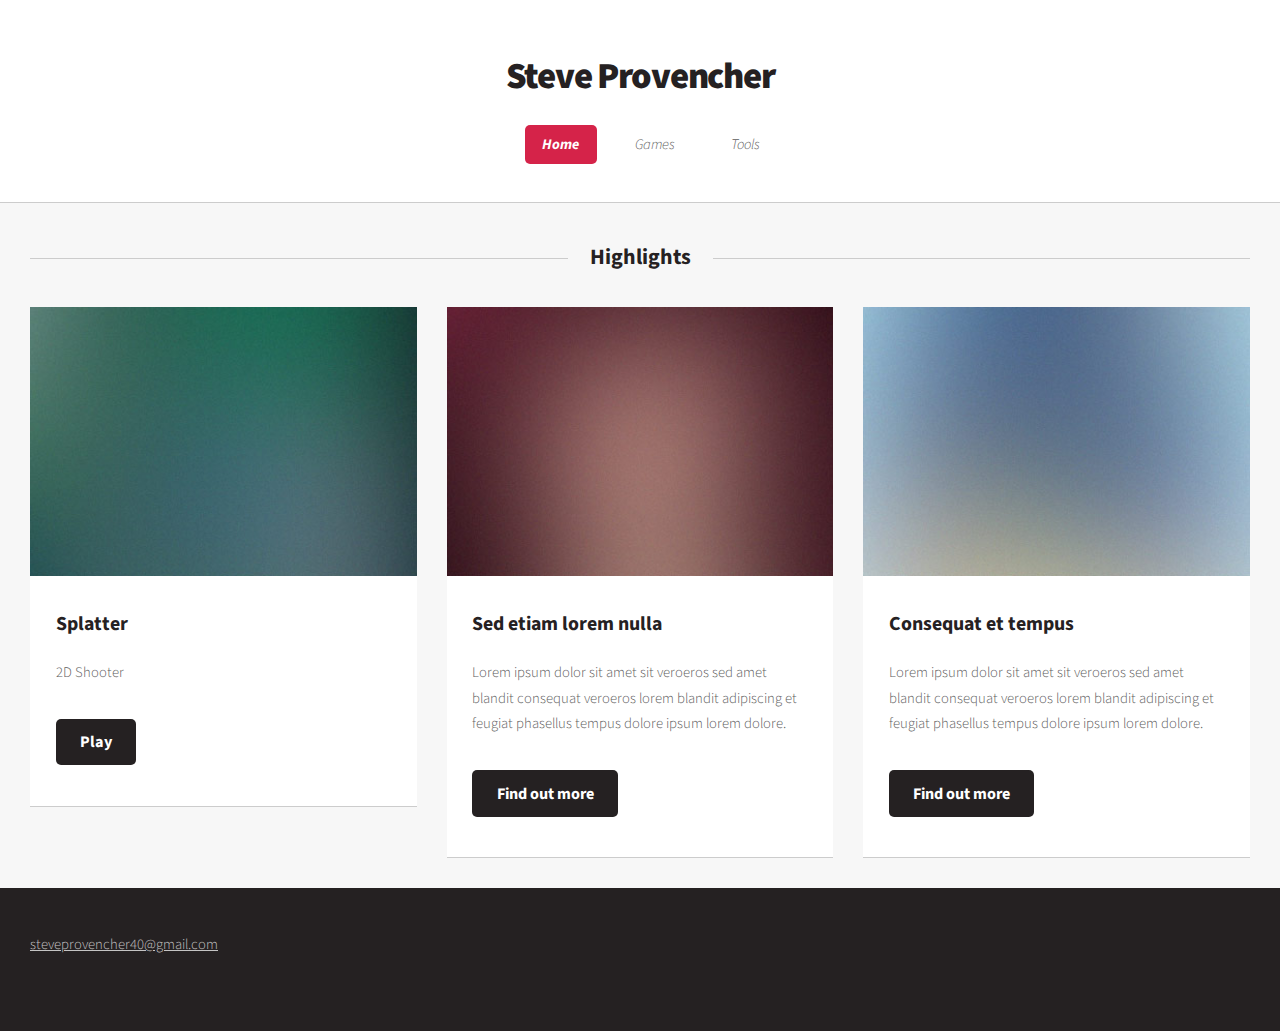
==== index.html @ fa9dab40 "Add files via upload" ====
<html>
	<head>
		<title>Steve Provencher</title>
		<meta charset="utf-8" />
		<meta name="viewport" content="width=device-width, initial-scale=1, user-scalable=no" />
		<link rel="stylesheet" href="assets/css/main.css" />
	</head>
	<body class="homepage is-preload">
		<div id="page-wrapper">

			<!-- Header -->
				<section id="header">

					<!-- Logo -->
						<h1><a href="index.html">Steve Provencher</a></h1>

					<!-- Nav -->
						<nav id="nav">
							<ul>
								<li class="current"><a href="index.html">Home</a></li>
								<li><a href="no-sidebar.html">Games</a></li>							
								<li><a href="no-sidebar.html">Tools</a></li>
							</ul>
						</nav>
				</section>

			<!-- Main -->
				<section id="main">
					<div class="container">
						<div class="row">
							<div class="col-12">

								<!-- Portfolio -->
									<section>
										<header class="major">
											<h2>Highlights</h2>
										</header>
										<div class="row">
											<div class="col-4 col-6-medium col-12-small">
												<section class="box">
													<a href="#" class="image featured"><img src="images/pic02.jpg" alt="" /></a>
													<header>
														<h3>Splatter</h3>
													</header>
													<p>2D Shooter</p>
													<footer>
														<ul class="actions">
															<li><a href="./Splatter" class="button alt">Play</a></li>
														</ul>
													</footer>
												</section>
											</div>
											<div class="col-4 col-6-medium col-12-small">
												<section class="box">
													<a href="#" class="image featured"><img src="images/pic03.jpg" alt="" /></a>
													<header>
														<h3>Sed etiam lorem nulla</h3>
													</header>
													<p>Lorem ipsum dolor sit amet sit veroeros sed amet blandit consequat veroeros lorem blandit adipiscing et feugiat phasellus tempus dolore ipsum lorem dolore.</p>
													<footer>
														<ul class="actions">
															<li><a href="#" class="button alt">Find out more</a></li>
														</ul>
													</footer>
												</section>
											</div>
											<div class="col-4 col-6-medium col-12-small">
												<section class="box">
													<a href="#" class="image featured"><img src="images/pic04.jpg" alt="" /></a>
													<header>
														<h3>Consequat et tempus</h3>
													</header>
													<p>Lorem ipsum dolor sit amet sit veroeros sed amet blandit consequat veroeros lorem blandit adipiscing et feugiat phasellus tempus dolore ipsum lorem dolore.</p>
													<footer>
														<ul class="actions">
															<li><a href="#" class="button alt">Find out more</a></li>
														</ul>
													</footer>
												</section>
											</div>
										</div>
									</section>

							</div>
					</div>
				</section>

			<!-- Footer -->
				<section id="footer">
					<div class="container">
								
											<p><a href="#">steveprovencher40@gmail.com</a></p>
										
							</div>
				</section>

		</div>

		<!-- Scripts -->
			<script src="assets/js/jquery.min.js"></script>
			<script src="assets/js/jquery.dropotron.min.js"></script>
			<script src="assets/js/browser.min.js"></script>
			<script src="assets/js/breakpoints.min.js"></script>
			<script src="assets/js/util.js"></script>
			<script src="assets/js/main.js"></script>

	</body>
</html>
---- assets/css/main.css ----
@import url("fontawesome-all.min.css");
@import url("https://fonts.googleapis.com/css?family=Source+Sans+Pro:300,400,700,900,300italic");

/*
	Dopetrope by HTML5 UP
	html5up.net | @ajlkn
	Free for personal and commercial use under the CCA 3.0 license (html5up.net/license)
*/

html, body, div, span, applet, object,
iframe, h1, h2, h3, h4, h5, h6, p, blockquote,
pre, a, abbr, acronym, address, big, cite,
code, del, dfn, em, img, ins, kbd, q, s, samp,
small, strike, strong, sub, sup, tt, var, b,
u, i, center, dl, dt, dd, ol, ul, li, fieldset,
form, label, legend, table, caption, tbody,
tfoot, thead, tr, th, td, article, aside,
canvas, details, embed, figure, figcaption,
footer, header, hgroup, menu, nav, output, ruby,
section, summary, time, mark, audio, video {
	margin: 0;
	padding: 0;
	border: 0;
	font-size: 100%;
	font: inherit;
	vertical-align: baseline;}

article, aside, details, figcaption, figure,
footer, header, hgroup, menu, nav, section {
	display: block;}

body {
	line-height: 1;
}

ol, ul {
	list-style: none;
}

blockquote, q {
	quotes: none;
}

	blockquote:before, blockquote:after, q:before, q:after {
		content: '';
		content: none;
	}

table {
	border-collapse: collapse;
	border-spacing: 0;
}

body {
	-webkit-text-size-adjust: none;
}

mark {
	background-color: transparent;
	color: inherit;
}

input::-moz-focus-inner {
	border: 0;
	padding: 0;
}

input, select, textarea {
	-moz-appearance: none;
	-webkit-appearance: none;
	-ms-appearance: none;
	appearance: none;
}

/* Basic */

	html {
		box-sizing: border-box;
	}

	*, *:before, *:after {
		box-sizing: inherit;
	}

	body {
		background: #252122;
		background-image: url("images/bg02.png");
	}

		body.is-preload *, body.is-preload *:before, body.is-preload *:after {
			-moz-animation: none !important;
			-webkit-animation: none !important;
			-ms-animation: none !important;
			animation: none !important;
			-moz-transition: none !important;
			-webkit-transition: none !important;
			-ms-transition: none !important;
			transition: none !important;
		}

	body, input, textarea, select {
		font-family: 'Source Sans Pro';
		font-weight: 300;
		color: #5d5d5d;
		font-size: 14pt;
		line-height: 1.75em;
	}

	strong, b {
		color: #252122;
		font-weight: 400;
	}

	i, em {
		font-style: italic;
	}

	sub {
		position: relative;
		top: 0.5em;
		font-size: 0.8em;
	}

	sup {
		position: relative;
		top: -0.5em;
		font-size: 0.8em;
	}

	blockquote {
		border-left: solid 0.75em #dddddd;
		padding: 1em 0 1em 1.5em;
		font-style: italic;
	}

	h1, h2, h3, h4, h5, h6 {
		color: #252122;
		font-weight: 700;
	}

	h1 a, h2 a, h3 a, h4 a, h5 a, h6 a {
		color: inherit;
		text-decoration: none;
	}

	h2 {
		font-size: 1.5em;
	}

	h3 {
		font-size: 1.35em;
	}

	a {
		color: #d52349;
		text-decoration: underline;
	}

		a:hover {
			text-decoration: none;
		}

	br.clear {
		clear: both;
	}

	hr {
		border: 0;
		border-top: solid 1px #dddddd;
		height: 1px;
		margin: 2em 0 2em 0;
	}

	p, ul, ol, dl, table {
		margin-bottom: 2em;
	}

/* Container */

	.container {
		margin: 0 auto;
		max-width: 100%;
		width: 70em;
	}

		@media screen and (max-width: 1680px) {

			.container {
				width: 70em;
			}

		}

		@media screen and (max-width: 1280px) {

			.container {
				width: calc(100% - 60px);
			}

		}

		@media screen and (max-width: 980px) {

			.container {
				width: calc(100% - 80px);
			}

		}

		@media screen and (max-width: 736px) {

			.container {
				width: calc(100% - 40px);
			}

		}

/* Row */

	.row {
		display: flex;
		flex-wrap: wrap;
		box-sizing: border-box;
		align-items: stretch;
	}

		.row > * {
			box-sizing: border-box;
		}

		.row.gtr-uniform > * > :last-child {
			margin-bottom: 0;
		}

		.row.aln-left {
			justify-content: flex-start;
		}

		.row.aln-center {
			justify-content: center;
		}

		.row.aln-right {
			justify-content: flex-end;
		}

		.row.aln-top {
			align-items: flex-start;
		}

		.row.aln-middle {
			align-items: center;
		}

		.row.aln-bottom {
			align-items: flex-end;
		}

		.row > .imp {
			order: -1;
		}

		.row > .col-1 {
			width: 8.33333%;
		}

		.row > .off-1 {
			margin-left: 8.33333%;
		}

		.row > .col-2 {
			width: 16.66667%;
		}

		.row > .off-2 {
			margin-left: 16.66667%;
		}

		.row > .col-3 {
			width: 25%;
		}

		.row > .off-3 {
			margin-left: 25%;
		}

		.row > .col-4 {
			width: 33.33333%;
		}

		.row > .off-4 {
			margin-left: 33.33333%;
		}

		.row > .col-5 {
			width: 41.66667%;
		}

		.row > .off-5 {
			margin-left: 41.66667%;
		}

		.row > .col-6 {
			width: 50%;
		}

		.row > .off-6 {
			margin-left: 50%;
		}

		.row > .col-7 {
			width: 58.33333%;
		}

		.row > .off-7 {
			margin-left: 58.33333%;
		}

		.row > .col-8 {
			width: 66.66667%;
		}

		.row > .off-8 {
			margin-left: 66.66667%;
		}

		.row > .col-9 {
			width: 75%;
		}

		.row > .off-9 {
			margin-left: 75%;
		}

		.row > .col-10 {
			width: 83.33333%;
		}

		.row > .off-10 {
			margin-left: 83.33333%;
		}

		.row > .col-11 {
			width: 91.66667%;
		}

		.row > .off-11 {
			margin-left: 91.66667%;
		}

		.row > .col-12 {
			width: 100%;
		}

		.row > .off-12 {
			margin-left: 100%;
		}

		.row.gtr-0 {
			margin-top: 0px;
			margin-left: 0px;
		}

			.row.gtr-0 > * {
				padding: 0px 0 0 0px;
			}

			.row.gtr-0.gtr-uniform {
				margin-top: 0px;
			}

				.row.gtr-0.gtr-uniform > * {
					padding-top: 0px;
				}

		.row.gtr-25 {
			margin-top: -12.5px;
			margin-left: -12.5px;
		}

			.row.gtr-25 > * {
				padding: 12.5px 0 0 12.5px;
			}

			.row.gtr-25.gtr-uniform {
				margin-top: -12.5px;
			}

				.row.gtr-25.gtr-uniform > * {
					padding-top: 12.5px;
				}

		.row.gtr-50 {
			margin-top: -25px;
			margin-left: -25px;
		}

			.row.gtr-50 > * {
				padding: 25px 0 0 25px;
			}

			.row.gtr-50.gtr-uniform {
				margin-top: -25px;
			}

				.row.gtr-50.gtr-uniform > * {
					padding-top: 25px;
				}

		.row {
			margin-top: -50px;
			margin-left: -50px;
		}

			.row > * {
				padding: 50px 0 0 50px;
			}

			.row.gtr-uniform {
				margin-top: -50px;
			}

				.row.gtr-uniform > * {
					padding-top: 50px;
				}

		.row.gtr-150 {
			margin-top: -75px;
			margin-left: -75px;
		}

			.row.gtr-150 > * {
				padding: 75px 0 0 75px;
			}

			.row.gtr-150.gtr-uniform {
				margin-top: -75px;
			}

				.row.gtr-150.gtr-uniform > * {
					padding-top: 75px;
				}

		.row.gtr-200 {
			margin-top: -100px;
			margin-left: -100px;
		}

			.row.gtr-200 > * {
				padding: 100px 0 0 100px;
			}

			.row.gtr-200.gtr-uniform {
				margin-top: -100px;
			}

				.row.gtr-200.gtr-uniform > * {
					padding-top: 100px;
				}

		@media screen and (max-width: 1680px) {

			.row {
				display: flex;
				flex-wrap: wrap;
				box-sizing: border-box;
				align-items: stretch;
			}

				.row > * {
					box-sizing: border-box;
				}

				.row.gtr-uniform > * > :last-child {
					margin-bottom: 0;
				}

				.row.aln-left {
					justify-content: flex-start;
				}

				.row.aln-center {
					justify-content: center;
				}

				.row.aln-right {
					justify-content: flex-end;
				}

				.row.aln-top {
					align-items: flex-start;
				}

				.row.aln-middle {
					align-items: center;
				}

				.row.aln-bottom {
					align-items: flex-end;
				}

				.row > .imp-xlarge {
					order: -1;
				}

				.row > .col-1-xlarge {
					width: 8.33333%;
				}

				.row > .off-1-xlarge {
					margin-left: 8.33333%;
				}

				.row > .col-2-xlarge {
					width: 16.66667%;
				}

				.row > .off-2-xlarge {
					margin-left: 16.66667%;
				}

				.row > .col-3-xlarge {
					width: 25%;
				}

				.row > .off-3-xlarge {
					margin-left: 25%;
				}

				.row > .col-4-xlarge {
					width: 33.33333%;
				}

				.row > .off-4-xlarge {
					margin-left: 33.33333%;
				}

				.row > .col-5-xlarge {
					width: 41.66667%;
				}

				.row > .off-5-xlarge {
					margin-left: 41.66667%;
				}

				.row > .col-6-xlarge {
					width: 50%;
				}

				.row > .off-6-xlarge {
					margin-left: 50%;
				}

				.row > .col-7-xlarge {
					width: 58.33333%;
				}

				.row > .off-7-xlarge {
					margin-left: 58.33333%;
				}

				.row > .col-8-xlarge {
					width: 66.66667%;
				}

				.row > .off-8-xlarge {
					margin-left: 66.66667%;
				}

				.row > .col-9-xlarge {
					width: 75%;
				}

				.row > .off-9-xlarge {
					margin-left: 75%;
				}

				.row > .col-10-xlarge {
					width: 83.33333%;
				}

				.row > .off-10-xlarge {
					margin-left: 83.33333%;
				}

				.row > .col-11-xlarge {
					width: 91.66667%;
				}

				.row > .off-11-xlarge {
					margin-left: 91.66667%;
				}

				.row > .col-12-xlarge {
					width: 100%;
				}

				.row > .off-12-xlarge {
					margin-left: 100%;
				}

				.row.gtr-0 {
					margin-top: 0px;
					margin-left: 0px;
				}

					.row.gtr-0 > * {
						padding: 0px 0 0 0px;
					}

					.row.gtr-0.gtr-uniform {
						margin-top: 0px;
					}

						.row.gtr-0.gtr-uniform > * {
							padding-top: 0px;
						}

				.row.gtr-25 {
					margin-top: -12.5px;
					margin-left: -12.5px;
				}

					.row.gtr-25 > * {
						padding: 12.5px 0 0 12.5px;
					}

					.row.gtr-25.gtr-uniform {
						margin-top: -12.5px;
					}

						.row.gtr-25.gtr-uniform > * {
							padding-top: 12.5px;
						}

				.row.gtr-50 {
					margin-top: -25px;
					margin-left: -25px;
				}

					.row.gtr-50 > * {
						padding: 25px 0 0 25px;
					}

					.row.gtr-50.gtr-uniform {
						margin-top: -25px;
					}

						.row.gtr-50.gtr-uniform > * {
							padding-top: 25px;
						}

				.row {
					margin-top: -50px;
					margin-left: -50px;
				}

					.row > * {
						padding: 50px 0 0 50px;
					}

					.row.gtr-uniform {
						margin-top: -50px;
					}

						.row.gtr-uniform > * {
							padding-top: 50px;
						}

				.row.gtr-150 {
					margin-top: -75px;
					margin-left: -75px;
				}

					.row.gtr-150 > * {
						padding: 75px 0 0 75px;
					}

					.row.gtr-150.gtr-uniform {
						margin-top: -75px;
					}

						.row.gtr-150.gtr-uniform > * {
							padding-top: 75px;
						}

				.row.gtr-200 {
					margin-top: -100px;
					margin-left: -100px;
				}

					.row.gtr-200 > * {
						padding: 100px 0 0 100px;
					}

					.row.gtr-200.gtr-uniform {
						margin-top: -100px;
					}

						.row.gtr-200.gtr-uniform > * {
							padding-top: 100px;
						}

		}

		@media screen and (max-width: 1280px) {

			.row {
				display: flex;
				flex-wrap: wrap;
				box-sizing: border-box;
				align-items: stretch;
			}

				.row > * {
					box-sizing: border-box;
				}

				.row.gtr-uniform > * > :last-child {
					margin-bottom: 0;
				}

				.row.aln-left {
					justify-content: flex-start;
				}

				.row.aln-center {
					justify-content: center;
				}

				.row.aln-right {
					justify-content: flex-end;
				}

				.row.aln-top {
					align-items: flex-start;
				}

				.row.aln-middle {
					align-items: center;
				}

				.row.aln-bottom {
					align-items: flex-end;
				}

				.row > .imp-large {
					order: -1;
				}

				.row > .col-1-large {
					width: 8.33333%;
				}

				.row > .off-1-large {
					margin-left: 8.33333%;
				}

				.row > .col-2-large {
					width: 16.66667%;
				}

				.row > .off-2-large {
					margin-left: 16.66667%;
				}

				.row > .col-3-large {
					width: 25%;
				}

				.row > .off-3-large {
					margin-left: 25%;
				}

				.row > .col-4-large {
					width: 33.33333%;
				}

				.row > .off-4-large {
					margin-left: 33.33333%;
				}

				.row > .col-5-large {
					width: 41.66667%;
				}

				.row > .off-5-large {
					margin-left: 41.66667%;
				}

				.row > .col-6-large {
					width: 50%;
				}

				.row > .off-6-large {
					margin-left: 50%;
				}

				.row > .col-7-large {
					width: 58.33333%;
				}

				.row > .off-7-large {
					margin-left: 58.33333%;
				}

				.row > .col-8-large {
					width: 66.66667%;
				}

				.row > .off-8-large {
					margin-left: 66.66667%;
				}

				.row > .col-9-large {
					width: 75%;
				}

				.row > .off-9-large {
					margin-left: 75%;
				}

				.row > .col-10-large {
					width: 83.33333%;
				}

				.row > .off-10-large {
					margin-left: 83.33333%;
				}

				.row > .col-11-large {
					width: 91.66667%;
				}

				.row > .off-11-large {
					margin-left: 91.66667%;
				}

				.row > .col-12-large {
					width: 100%;
				}

				.row > .off-12-large {
					margin-left: 100%;
				}

				.row.gtr-0 {
					margin-top: 0px;
					margin-left: 0px;
				}

					.row.gtr-0 > * {
						padding: 0px 0 0 0px;
					}

					.row.gtr-0.gtr-uniform {
						margin-top: 0px;
					}

						.row.gtr-0.gtr-uniform > * {
							padding-top: 0px;
						}

				.row.gtr-25 {
					margin-top: -7.5px;
					margin-left: -7.5px;
				}

					.row.gtr-25 > * {
						padding: 7.5px 0 0 7.5px;
					}

					.row.gtr-25.gtr-uniform {
						margin-top: -7.5px;
					}

						.row.gtr-25.gtr-uniform > * {
							padding-top: 7.5px;
						}

				.row.gtr-50 {
					margin-top: -15px;
					margin-left: -15px;
				}

					.row.gtr-50 > * {
						padding: 15px 0 0 15px;
					}

					.row.gtr-50.gtr-uniform {
						margin-top: -15px;
					}

						.row.gtr-50.gtr-uniform > * {
							padding-top: 15px;
						}

				.row {
					margin-top: -30px;
					margin-left: -30px;
				}

					.row > * {
						padding: 30px 0 0 30px;
					}

					.row.gtr-uniform {
						margin-top: -30px;
					}

						.row.gtr-uniform > * {
							padding-top: 30px;
						}

				.row.gtr-150 {
					margin-top: -45px;
					margin-left: -45px;
				}

					.row.gtr-150 > * {
						padding: 45px 0 0 45px;
					}

					.row.gtr-150.gtr-uniform {
						margin-top: -45px;
					}

						.row.gtr-150.gtr-uniform > * {
							padding-top: 45px;
						}

				.row.gtr-200 {
					margin-top: -60px;
					margin-left: -60px;
				}

					.row.gtr-200 > * {
						padding: 60px 0 0 60px;
					}

					.row.gtr-200.gtr-uniform {
						margin-top: -60px;
					}

						.row.gtr-200.gtr-uniform > * {
							padding-top: 60px;
						}

		}

		@media screen and (max-width: 980px) {

			.row {
				display: flex;
				flex-wrap: wrap;
				box-sizing: border-box;
				align-items: stretch;
			}

				.row > * {
					box-sizing: border-box;
				}

				.row.gtr-uniform > * > :last-child {
					margin-bottom: 0;
				}

				.row.aln-left {
					justify-content: flex-start;
				}

				.row.aln-center {
					justify-content: center;
				}

				.row.aln-right {
					justify-content: flex-end;
				}

				.row.aln-top {
					align-items: flex-start;
				}

				.row.aln-middle {
					align-items: center;
				}

				.row.aln-bottom {
					align-items: flex-end;
				}

				.row > .imp-medium {
					order: -1;
				}

				.row > .col-1-medium {
					width: 8.33333%;
				}

				.row > .off-1-medium {
					margin-left: 8.33333%;
				}

				.row > .col-2-medium {
					width: 16.66667%;
				}

				.row > .off-2-medium {
					margin-left: 16.66667%;
				}

				.row > .col-3-medium {
					width: 25%;
				}

				.row > .off-3-medium {
					margin-left: 25%;
				}

				.row > .col-4-medium {
					width: 33.33333%;
				}

				.row > .off-4-medium {
					margin-left: 33.33333%;
				}

				.row > .col-5-medium {
					width: 41.66667%;
				}

				.row > .off-5-medium {
					margin-left: 41.66667%;
				}

				.row > .col-6-medium {
					width: 50%;
				}

				.row > .off-6-medium {
					margin-left: 50%;
				}

				.row > .col-7-medium {
					width: 58.33333%;
				}

				.row > .off-7-medium {
					margin-left: 58.33333%;
				}

				.row > .col-8-medium {
					width: 66.66667%;
				}

				.row > .off-8-medium {
					margin-left: 66.66667%;
				}

				.row > .col-9-medium {
					width: 75%;
				}

				.row > .off-9-medium {
					margin-left: 75%;
				}

				.row > .col-10-medium {
					width: 83.33333%;
				}

				.row > .off-10-medium {
					margin-left: 83.33333%;
				}

				.row > .col-11-medium {
					width: 91.66667%;
				}

				.row > .off-11-medium {
					margin-left: 91.66667%;
				}

				.row > .col-12-medium {
					width: 100%;
				}

				.row > .off-12-medium {
					margin-left: 100%;
				}

				.row.gtr-0 {
					margin-top: 0px;
					margin-left: 0px;
				}

					.row.gtr-0 > * {
						padding: 0px 0 0 0px;
					}

					.row.gtr-0.gtr-uniform {
						margin-top: 0px;
					}

						.row.gtr-0.gtr-uniform > * {
							padding-top: 0px;
						}

				.row.gtr-25 {
					margin-top: -10px;
					margin-left: -10px;
				}

					.row.gtr-25 > * {
						padding: 10px 0 0 10px;
					}

					.row.gtr-25.gtr-uniform {
						margin-top: -10px;
					}

						.row.gtr-25.gtr-uniform > * {
							padding-top: 10px;
						}

				.row.gtr-50 {
					margin-top: -20px;
					margin-left: -20px;
				}

					.row.gtr-50 > * {
						padding: 20px 0 0 20px;
					}

					.row.gtr-50.gtr-uniform {
						margin-top: -20px;
					}

						.row.gtr-50.gtr-uniform > * {
							padding-top: 20px;
						}

				.row {
					margin-top: -40px;
					margin-left: -40px;
				}

					.row > * {
						padding: 40px 0 0 40px;
					}

					.row.gtr-uniform {
						margin-top: -40px;
					}

						.row.gtr-uniform > * {
							padding-top: 40px;
						}

				.row.gtr-150 {
					margin-top: -60px;
					margin-left: -60px;
				}

					.row.gtr-150 > * {
						padding: 60px 0 0 60px;
					}

					.row.gtr-150.gtr-uniform {
						margin-top: -60px;
					}

						.row.gtr-150.gtr-uniform > * {
							padding-top: 60px;
						}

				.row.gtr-200 {
					margin-top: -80px;
					margin-left: -80px;
				}

					.row.gtr-200 > * {
						padding: 80px 0 0 80px;
					}

					.row.gtr-200.gtr-uniform {
						margin-top: -80px;
					}

						.row.gtr-200.gtr-uniform > * {
							padding-top: 80px;
						}

		}

		@media screen and (max-width: 736px) {

			.row {
				display: flex;
				flex-wrap: wrap;
				box-sizing: border-box;
				align-items: stretch;
			}

				.row > * {
					box-sizing: border-box;
				}

				.row.gtr-uniform > * > :last-child {
					margin-bottom: 0;
				}

				.row.aln-left {
					justify-content: flex-start;
				}

				.row.aln-center {
					justify-content: center;
				}

				.row.aln-right {
					justify-content: flex-end;
				}

				.row.aln-top {
					align-items: flex-start;
				}

				.row.aln-middle {
					align-items: center;
				}

				.row.aln-bottom {
					align-items: flex-end;
				}

				.row > .imp-small {
					order: -1;
				}

				.row > .col-1-small {
					width: 8.33333%;
				}

				.row > .off-1-small {
					margin-left: 8.33333%;
				}

				.row > .col-2-small {
					width: 16.66667%;
				}

				.row > .off-2-small {
					margin-left: 16.66667%;
				}

				.row > .col-3-small {
					width: 25%;
				}

				.row > .off-3-small {
					margin-left: 25%;
				}

				.row > .col-4-small {
					width: 33.33333%;
				}

				.row > .off-4-small {
					margin-left: 33.33333%;
				}

				.row > .col-5-small {
					width: 41.66667%;
				}

				.row > .off-5-small {
					margin-left: 41.66667%;
				}

				.row > .col-6-small {
					width: 50%;
				}

				.row > .off-6-small {
					margin-left: 50%;
				}

				.row > .col-7-small {
					width: 58.33333%;
				}

				.row > .off-7-small {
					margin-left: 58.33333%;
				}

				.row > .col-8-small {
					width: 66.66667%;
				}

				.row > .off-8-small {
					margin-left: 66.66667%;
				}

				.row > .col-9-small {
					width: 75%;
				}

				.row > .off-9-small {
					margin-left: 75%;
				}

				.row > .col-10-small {
					width: 83.33333%;
				}

				.row > .off-10-small {
					margin-left: 83.33333%;
				}

				.row > .col-11-small {
					width: 91.66667%;
				}

				.row > .off-11-small {
					margin-left: 91.66667%;
				}

				.row > .col-12-small {
					width: 100%;
				}

				.row > .off-12-small {
					margin-left: 100%;
				}

				.row.gtr-0 {
					margin-top: 0px;
					margin-left: 0px;
				}

					.row.gtr-0 > * {
						padding: 0px 0 0 0px;
					}

					.row.gtr-0.gtr-uniform {
						margin-top: 0px;
					}

						.row.gtr-0.gtr-uniform > * {
							padding-top: 0px;
						}

				.row.gtr-25 {
					margin-top: -5px;
					margin-left: -5px;
				}

					.row.gtr-25 > * {
						padding: 5px 0 0 5px;
					}

					.row.gtr-25.gtr-uniform {
						margin-top: -5px;
					}

						.row.gtr-25.gtr-uniform > * {
							padding-top: 5px;
						}

				.row.gtr-50 {
					margin-top: -10px;
					margin-left: -10px;
				}

					.row.gtr-50 > * {
						padding: 10px 0 0 10px;
					}

					.row.gtr-50.gtr-uniform {
						margin-top: -10px;
					}

						.row.gtr-50.gtr-uniform > * {
							padding-top: 10px;
						}

				.row {
					margin-top: -20px;
					margin-left: -20px;
				}

					.row > * {
						padding: 20px 0 0 20px;
					}

					.row.gtr-uniform {
						margin-top: -20px;
					}

						.row.gtr-uniform > * {
							padding-top: 20px;
						}

				.row.gtr-150 {
					margin-top: -30px;
					margin-left: -30px;
				}

					.row.gtr-150 > * {
						padding: 30px 0 0 30px;
					}

					.row.gtr-150.gtr-uniform {
						margin-top: -30px;
					}

						.row.gtr-150.gtr-uniform > * {
							padding-top: 30px;
						}

				.row.gtr-200 {
					margin-top: -40px;
					margin-left: -40px;
				}

					.row.gtr-200 > * {
						padding: 40px 0 0 40px;
					}

					.row.gtr-200.gtr-uniform {
						margin-top: -40px;
					}

						.row.gtr-200.gtr-uniform > * {
							padding-top: 40px;
						}

		}

/* Form */

	form label {
		display: block;
		color: #252122;
		font-weight: 400;
		margin: 0 0 0.5em 0;
	}

	form input[type=text],
	form input[type=email],
	form input[type=password],
	form select,
	form textarea {
		-webkit-appearance: none;
		display: block;
		border: 0;
		padding: 0.75em 1em;
		font-size: 1em;
		border-radius: 5px;
		border: solid 1px #dddddd;
		background: #fff;
		width: 100%;
	}

		form input[type=text]:focus,
		form input[type=email]:focus,
		form input[type=password]:focus,
		form select:focus,
		form textarea:focus {
			box-shadow: inset 0px 0px 1px 1px #43bff0;
		}

	form textarea {
		height: 15em;
	}

	form ::-webkit-input-placeholder {
		color: #555 !important;
	}

	form :-moz-placeholder {
		color: #555 !important;
	}

	form ::-moz-placeholder {
		color: #555 !important;
	}

	form :-ms-input-placeholder {
		color: #555 !important;
	}

	form ::-moz-focus-inner {
		border: 0;
	}

/* Tables */

	table {
		width: 100%;
	}

		table tr {
			border-top: solid 1px #dddddd;
		}

			table tr:first-child {
				border-top: 0;
			}

		table td {
			padding: 0.5em 1em 0.5em 1em;
		}

		table th {
			text-align: left;
			padding: 0.5em 1em 0.5em 1em;
			font-weight: 700;
			margin: 0 0 1em 0;
		}

		table thead {
			border-bottom: solid 2px #dddddd;
		}

/* Section/Article */

	section, article {
		margin-bottom: 2.5em;
	}

		section > :last-child, section:last-child, article > :last-child, article:last-child {
			margin-bottom: 0;
		}

	header {
		margin: 0 0 1.5em 0;
	}

		header > p {
			display: block;
			font-style: italic;
			margin: 0.5em 0 0 0;
			padding-bottom: 0.5em;
		}

		header.major {
			position: relative;
			text-align: center;
			border-top: solid 1px #ccc;
			top: 1em;
			margin: 0 0 3em 0;
		}

			header.major h2 {
				background: #fff;
				position: relative;
				top: -0.65em;
				display: inline;
				margin: 0;
				padding: 0 1em 0 1em;
			}

	footer {
		margin: 2.25em 0 0 0;
	}

/* Box */

	.box {
		background: #ffffff;
		border-bottom: solid 1px #ccc;
		padding: 2.75em 1.75em 2.75em 1.75em;
	}

		.box .image.featured {
			position: relative;
			width: auto;
			left: 1.75em;
			top: 1.75em;
			margin: -4.5em 0 4.25em -3.5em;
		}

		.box.post header {
			padding-top: 1em;
			margin: 0 0 2em 0;
		}

		.box.post h2 {
			font-size: 2.5em;
			letter-spacing: -0.015em;
		}

		.box.post header > p {
			margin-top: 1.25em;
			font-size: 1.25em;
		}

		.box footer ul.actions {
			margin-bottom: 0;
		}

/* Button */

	input[type="button"],
	input[type="submit"],
	input[type="reset"],
	button,
	.button {
		-webkit-appearance: none;
		display: inline-block;
		text-decoration: none;
		cursor: pointer;
		border: 0;
		border-radius: 5px;
		background: #d52349;
		color: #fff !important;
		font-weight: 700;
		outline: 0;
		font-size: 1.1em;
		padding: 0.65em 1.5em 0.65em 1.5em;
		text-align: center;
		-moz-transition: background-color .25s ease-in-out;
		-webkit-transition: background-color .25s ease-in-out;
		-ms-transition: background-color .25s ease-in-out;
		transition: background-color .25s ease-in-out;
	}

		input[type="button"]:hover,
		input[type="submit"]:hover,
		input[type="reset"]:hover,
		button:hover,
		.button:hover {
			background: #e53359;
		}

		input[type="button"]:active,
		input[type="submit"]:active,
		input[type="reset"]:active,
		button:active,
		.button:active {
			background: #c51349;
		}

		input[type="button"].alt,
		input[type="submit"].alt,
		input[type="reset"].alt,
		button.alt,
		.button.alt {
			background: #252122;
		}

			input[type="button"].alt:hover,
			input[type="submit"].alt:hover,
			input[type="reset"].alt:hover,
			button.alt:hover,
			.button.alt:hover {
				background: #353132;
			}

			input[type="button"].alt:active,
			input[type="submit"].alt:active,
			input[type="reset"].alt:active,
			button.alt:active,
			.button.alt:active {
				background: #151112;
			}

		input[type="button"].icon:before,
		input[type="submit"].icon:before,
		input[type="reset"].icon:before,
		button.icon:before,
		.button.icon:before {
			opacity: 0.35;
			position: relative;
			top: 0.05em;
			margin-right: 0.75em;
		}

		input[type="button"].large,
		input[type="submit"].large,
		input[type="reset"].large,
		button.large,
		.button.large {
			font-size: 1.5em;
			padding: 0.75em 1.5em 0.75em 1.5em;
		}

/* Image */

	.image {
		display: inline-block;
		outline: 0;
	}

		.image img {
			display: block;
			width: 100%;
		}

		.image.centered {
			display: block;
			margin: 0 0 2em 0;
		}

			.image.centered img {
				margin: 0 auto;
				width: auto;
			}

		.image.featured {
			display: block;
			width: 100%;
			margin: 0 0 2em 0;
		}

		.image.left {
			float: left;
			margin: 0 2em 2em 0;
		}

/* List */

	ul {
		list-style: disc;
		padding-left: 1em;
	}

		ul li {
			padding-left: 0.5em;
		}

	ol {
		list-style: decimal;
		padding-left: 1.25em;
	}

		ol li {
			padding-left: 0.25em;
		}

/* Actions */

	ul.actions {
		list-style: none;
		padding-left: 0;
	}

		ul.actions li {
			display: inline-block;
			margin-left: 1em;
			padding-left: 0;
		}

			ul.actions li:first-child {
				margin-left: 0;
			}

/* Links */

	ul.links {
		list-style: none;
		padding-left: 0;
	}

		ul.links li {
			display: inline-block;
			border-left: solid 1px rgba(255, 255, 255, 0.05);
			padding: 0 0 0 1em;
			margin: 0 0 0 1em;
		}

			ul.links li:first-child {
				border-left: 0;
				padding-left: 0;
				margin-left: 0;
			}

/* Contact */

	ul.contact {
		list-style: none;
		padding-left: 0;
	}

		ul.contact li {
			position: relative;
			border-top: solid 1px #ddd;
			padding: 1.3em 0 1.3em 7em;
		}

			ul.contact li h3 {
				position: absolute;
				left: 0;
				top: 1.3em;
				font-size: 1.1em;
			}

			ul.contact li p {
				margin: 0;
			}

			ul.contact li:first-child {
				padding-top: 0;
				border-top: 0;
			}

				ul.contact li:first-child h3 {
					top: 0;
				}

/* Dates */

	ul.dates {
		list-style: none;
		padding-left: 0;
	}

		ul.dates li {
			position: relative;
			border-top: solid 1px #ddd;
			padding: 1.3em 0 1.3em 6.75em;
		}

		ul.dates .date {
			display: block;
			position: absolute;
			left: 0;
			top: 1.3em;
			background-color: #d52349;
			height: 3.5em;
			text-align: center;
			color: #fff;
			line-height: 1em;
			border-top-left-radius: 5px;
			border-bottom-left-radius: 5px;
			padding: 0.5em 0.75em 0 1em;
		}

			ul.dates .date:after {
				content: '';
				position: absolute;
				bottom: 0;
				right: -1.2em;
				border-left: solid 1.25em #d52349;
				border-top: solid 1.8em transparent;
				border-bottom: solid 1.8em transparent;
			}

			ul.dates .date strong {
				display: block;
				font-size: 1.75em;
				padding-top: 0.15em;
			}

		ul.dates h3 {
			font-size: 1.1em;
		}

		ul.dates p {
			margin: 0;
		}

		ul.dates li:first-child {
			border-top: 0;
			padding-top: 0;
		}

			ul.dates li:first-child .date {
				top: 0;
			}

/* Divided */

	ul.divided {
		list-style: none;
		padding-left: 0;
	}

		ul.divided li {
			border-top: solid 1px #ddd;
			padding: 1em 0 1em 0;
		}

			ul.divided li:first-child {
				border-top: 0;
				padding-top: 0;
			}

/* Social */

	ul.social {
		list-style: none;
		padding-left: 0;
		overflow: hidden;
		cursor: default;
		margin: 0 0 3.25em 0;
	}

		ul.social li {
			display: inline-block;
			padding-left: 0;
			margin-left: 0.75em;
		}

			ul.social li:first-child {
				margin-left: 0;
			}

			ul.social li a {
				display: inline-block;
				width: 3em;
				height: 3em;
				text-align: center;
				border-radius: 5px;
				background: #888;
				-moz-transition: background-color .25s ease-in-out;
				-webkit-transition: background-color .25s ease-in-out;
				-ms-transition: background-color .25s ease-in-out;
				transition: background-color .25s ease-in-out;
			}

				ul.social li a:before {
					color: #fff;
					font-size: 2em;
					line-height: 1.5em;
				}

				ul.social li a.fa-facebook {
					background: #3c5a98;
				}

					ul.social li a.fa-facebook:hover {
						background: #4c6aa8;
					}

				ul.social li a.fa-twitter {
					background: #2daae4;
				}

					ul.social li a.fa-twitter:hover {
						background: #3dbaf4;
					}

				ul.social li a.fa-dribbble {
					background: #c4376b;
				}

					ul.social li a.fa-dribbble:hover {
						background: #d4477b;
					}

				ul.social li a.fa-linkedin {
					background: #006599;
				}

					ul.social li a.fa-linkedin:hover {
						background: #1075a9;
					}

				ul.social li a.fa-tumblr {
					background: #2b4661;
				}

					ul.social li a.fa-tumblr:hover {
						background: #3b5671;
					}

				ul.social li a.fa-google-plus {
					background: #da2713;
				}

					ul.social li a.fa-google-plus:hover {
						background: #ea3723;
					}

/* Icons */

	.icon {
		text-decoration: none;
		position: relative;
		text-decoration: none;
	}

		.icon:before {
			-moz-osx-font-smoothing: grayscale;
			-webkit-font-smoothing: antialiased;
			display: inline-block;
			font-style: normal;
			font-variant: normal;
			text-rendering: auto;
			line-height: 1;
			text-transform: none !important;
			font-family: 'Font Awesome 5 Free';
			font-weight: 400;
		}

		.icon.solid:before {
			font-weight: 900;
		}

		.icon.brands:before {
			font-family: 'Font Awesome 5 Brands';
		}

		.icon:before {
			line-height: inherit;
		}

		.icon > .label {
			display: none;
		}

		.icon.featured {
			position: relative;
			display: inline-block;
			background-color: #d52349;
			width: 9em;
			padding: 1.75em 0 0.75em 0;
			border-top-left-radius: 5px;
			border-top-right-radius: 5px;
			margin: 0 0 4.5em 0;
			cursor: default;
		}

			.icon.featured:before {
				font-size: 4.5em;
				line-height: 1em;
				color: #fff;
			}

			.icon.featured:after {
				content: '';
				position: absolute;
				bottom: -1.95em;
				left: 0;
				border-top: solid 2em #d52349;
				border-left: solid 4.5em transparent;
				border-right: solid 4.5em transparent;
			}

			.icon.featured.alt {
				background-color: #252122;
			}

				.icon.featured.alt:after {
					border-top-color: #252122;
				}

			.icon.featured.alt2 {
				background-color: #827a7c;
			}

				.icon.featured.alt2:after {
					border-top-color: #827a7c;
				}

/* Page Wrapper */

	#page-wrapper > section {
		margin-bottom: 0;
	}

/* Header */

	#header {
		position: relative;
		background: #ffffff;
		border-bottom: solid 1px #ccc;
		padding: 5em 0 4em 0;
		text-align: center;
	}

		#header h1 {
			color: #252122;
			font-weight: 900;
			font-size: 2.5em;
			letter-spacing: -0.035em;
			line-height: 1;
		}

/* Nav */

	#nav {
		margin: 2.5em 0 0 0;
	}

		#nav > ul {
			margin: 0;
		}

			#nav > ul > li {
				display: inline-block;
				font-style: italic;
				margin: 0 0.35em 0 0.35em;
			}

				#nav > ul > li > ul {
					display: none;
				}

				#nav > ul > li > a {
					border-radius: 5px;
					color: #5d5d5d;
					text-decoration: none;
					padding: 0.6em 1.2em 0.6em 1.2em;
					-moz-transition: background-color .25s ease-in-out;
					-webkit-transition: background-color .25s ease-in-out;
					-ms-transition: background-color .25s ease-in-out;
					transition: background-color .25s ease-in-out;
					outline: 0;
				}

				#nav > ul > li:hover > a, #nav > ul > li.active > a {
					background: #f3f3f3;
				}

				#nav > ul > li.current > a {
					background: #d52349;
					color: #fff !important;
					font-weight: 700;
				}

	.dropotron {
		border-radius: 5px;
		background-color: #252122;
		background-color: rgba(34, 30, 31, 0.98);
		padding: 1.25em 1.5em 1.25em 1.5em;
		font-style: italic;
		min-width: 13em;
		box-shadow: 0px 8px 15px 0px rgba(0, 0, 0, 0.5);
		text-align: left;
		margin-top: -1.25em;
		margin-left: -1px;
		list-style: none;
	}

		.dropotron a, .dropotron span {
			color: #aaa;
			text-decoration: none;
			-moz-transition: color .25s ease-in-out;
			-webkit-transition: color .25s ease-in-out;
			-ms-transition: color .25s ease-in-out;
			transition: color .25s ease-in-out;
		}

		.dropotron li {
			padding: 0.25em 0 0.25em 0;
		}

			.dropotron li:hover > a, .dropotron li:hover > span {
				color: #fff;
			}

		.dropotron.level-0 {
			margin-top: 2em;
		}

			.dropotron.level-0:before {
				content: '';
				display: block;
				position: absolute;
				left: 50%;
				margin-left: -10px;
				top: -9px;
				border-left: solid 10px transparent;
				border-right: solid 10px transparent;
				border-bottom: solid 10px #252122;
				border-bottom-color: rgba(34, 30, 31, 0.98);
			}

/* Banner */

	#banner {
		background: #CCE8F4 url("../../images/pic01.jpg");
		background-position: center center;
		background-size: auto 100%;
		background-repeat: no-repeat;
		text-align: center;
		position: relative;
		padding: 8em 0;
		margin: 4em 0 0 0;
	}

		#banner header {
			background-color: rgba(34, 30, 31, 0.98);
			display: inline-block;
			padding: 2.5em 5em;
			border-radius: 5px;
		}

			#banner header h2 {
				color: #fff;
				font-weight: 700;
				font-size: 2.5em;
				margin: 0 0 0.65em 0;
			}

			#banner header p {
				color: #d52349;
				padding: 0;
				font-style: normal;
				margin: 0;
				font-size: 1.5em;
			}

/* Intro */

	#intro {
		text-align: center;
		overflow: hidden;
	}

		#intro section {
			margin: 3em 0;
			padding: 2.5em 0;
		}

		#intro h2 {
			font-size: 1.75em;
		}

		#intro p {
			margin: 0;
		}

		#intro .middle {
			position: relative;
			z-index: 1;
		}

			#intro .middle:before {
				content: '';
				width: 32px;
				height: 100%;
				position: absolute;
				left: -24px;
				top: 0;
				display: block;
				z-index: -1;
				box-shadow: 32px 0 0 0 #fff, 0 -32px 0 0 #fff, 0 32px 0 0 #fff, 32px 32px 0 0 #fff, 32px -32px 0 0 #fff, 0 0 32px 0 rgba(0, 0, 0, 0.15);
			}

			#intro .middle:after {
				content: '';
				width: 32px;
				height: 100%;
				position: absolute;
				right: -24px;
				top: 0;
				display: block;
				z-index: -1;
				box-shadow: -32px 0 0 0 #fff, 0 -32px 0 0 #fff, 0 32px 0 0 #fff, -32px 32px 0 0 #fff, -32px -32px 0 0 #fff, 0 0 32px 0 rgba(0, 0, 0, 0.15);
			}

		#intro .button {
			min-width: 12em;
		}

		#intro footer {
			margin: 0;
		}

/* Main */

	#main {
		position: relative;
		background: #f7f7f7 url("images/bg02.png");
		padding: 4em 0 4em 0;
	}

		#main:before {
			content: '';
			position: absolute;
			top: 0;
			left: 0;
			width: 100%;
			background: url("images/bg01.png");
			background-size: 100% 100%;
			z-index: 0;
			opacity: 0.1;
		}

		#main .major h2 {
			background: #f7f7f7 url("images/bg02.png");
		}

/* Footer */

	#footer {
		position: relative;
		color: #858484;
		padding: 4em 0;
	}

		#footer:before {
			content: '';
			position: absolute;
			top: 0;
			left: 0;
			width: 100%;
			background: url("images/bg01.png");
			background-size: 100% 100%;
			z-index: 0;
			opacity: 0.5;
		}

		#footer a {
			color: #c5c4c4;
		}

		#footer h2, #footer h3, #footer h4, #footer h5, #footer h6, #footer strong, #footer b {
			color: #fff;
		}

			#footer h2 a, #footer h3 a, #footer h4 a, #footer h5 a, #footer h6 a, #footer strong a, #footer b a {
				color: inherit;
			}

		#footer ul.contact li,
		#footer ul.dates li,
		#footer ul.divided li {
			border-top-color: #353434;
			border-top-color: rgba(255, 255, 255, 0.05);
		}

		#footer header {
			margin: 0 0 3em 0;
		}

			#footer header h2 {
				font-size: 1.75em;
			}

/* Copyright */

	#copyright {
		text-align: center;
		margin: 3em 0 2em 0;
	}

		#copyright ul.links {
			display: inline-block;
			background: #2C2929;
			background: rgba(255, 255, 255, 0.05);
			border-radius: 5px;
			margin: 0;
			padding: 0.85em 2.25em 0.85em 2.25em;
		}

/* XLarge */

	@media screen and (max-width: 1680px) {

		/* Basic */

			body, input, textarea, select {
				font-size: 12pt;
			}

	}

/* Large */

	@media screen and (max-width: 1280px) {

		/* Basic */

			body, input, textarea, select {
				font-size: 11pt;
			}

		/* Section/Article */

			header.major {
				margin: 0.75em 0 2.5em 0;
			}

				header.major h2 {
					padding: 0 1em 0 1em;
				}

		/* Social */

			ul.social li {
				margin: 0 0 0.25em 0.75em;
			}

		/* Header */

			#header {
				padding: 4em 0 3em 0;
			}

		/* Banner */

			#banner {
				padding: 6em 0;
				margin: 3em 0 0 0;
			}

		/* Intro */

			#intro {
				padding: 0;
			}

				#intro section {
					padding: 1em 2em;
				}

				#intro .middle:before {
					left: -12px;
				}

				#intro .middle:after {
					right: -12px;
				}

		/* Main */

			#main {
				padding: 30px 0;
			}

		/* Footer */

			#footer {
				padding: 3em 0;
			}

				#footer:before {
					height: 2.5em;
				}

				#footer header {
					margin: 0 0 1.5em 0;
				}

					#footer header h2 {
						font-size: 1.25em;
					}

		/* Copyright */

			#copyright {
				margin: 0;
			}

	}

/* Medium */

	#navPanel, #titleBar {
		display: none;
	}

	@media screen and (max-width: 980px) {

		/* Basic */

			html, body {
				overflow-x: hidden;
			}

		/* Box */

			.box footer ul.actions li {
				margin: 1em 0 0 0;
				display: block;
			}

				.box footer ul.actions li .button {
					width: 100%;
				}

				.box footer ul.actions li:first-child {
					margin-top: 0;
				}

		/* Header */

			#header {
				padding: 3.5em 0 3em 0;
			}

		/* Nav */

			#nav {
				display: none;
			}

		/* Intro */

			#intro {
				padding: 3em 0 0 0;
			}

				#intro section {
					position: relative;
					border-top: solid 1px #dfdfdf;
					margin: 0;
					padding: 40px 0 0 0;
				}

					#intro section.first {
						border-top: 0;
						padding-top: 0;
					}

					#intro section p {
						margin: 0;
					}

				#intro .middle:before, #intro .middle:after {
					display: none;
				}

				#intro footer {
					padding: 3em 0 0 0;
				}

					#intro footer ul.actions {
						margin-bottom: 0;
					}

		/* Main */

			#main {
				padding: 40px 0;
			}

		/* Copyright */

			#copyright ul.links {
				display: block;
			}

		/* Nav */

			#page-wrapper {
				-moz-backface-visibility: hidden;
				-webkit-backface-visibility: hidden;
				-ms-backface-visibility: hidden;
				backface-visibility: hidden;
				-moz-transition: -moz-transform 0.5s ease;
				-webkit-transition: -webkit-transform 0.5s ease;
				-ms-transition: -ms-transform 0.5s ease;
				transition: transform 0.5s ease;
				padding-bottom: 1px;
			}

			#titleBar {
				-moz-backface-visibility: hidden;
				-webkit-backface-visibility: hidden;
				-ms-backface-visibility: hidden;
				backface-visibility: hidden;
				-moz-transition: -moz-transform 0.5s ease;
				-webkit-transition: -webkit-transform 0.5s ease;
				-ms-transition: -ms-transform 0.5s ease;
				transition: transform 0.5s ease;
				display: block;
				height: 44px;
				left: 0;
				position: fixed;
				top: 0;
				width: 100%;
				z-index: 10001;
				background: none;
			}

				#titleBar .toggle {
					text-decoration: none;
					width: 80px;
					height: 60px;
				}

					#titleBar .toggle:before {
						-moz-osx-font-smoothing: grayscale;
						-webkit-font-smoothing: antialiased;
						display: inline-block;
						font-style: normal;
						font-variant: normal;
						text-rendering: auto;
						line-height: 1;
						text-transform: none !important;
						font-family: 'Font Awesome 5 Free';
						font-weight: 900;
					}

					#titleBar .toggle:before {
						content: '\f0c9';
						display: block;
						position: absolute;
						left: 10px;
						top: 10px;
						width: 50px;
						height: 40px;
						line-height: 40px;
						font-size: 18px;
						color: #fff;
						text-align: center;
						background: rgba(150, 150, 150, 0.75);
						border-radius: 5px;
					}

					#titleBar .toggle:active:before {
						background-color: #969696;
					}

			#navPanel {
				-moz-backface-visibility: hidden;
				-webkit-backface-visibility: hidden;
				-ms-backface-visibility: hidden;
				backface-visibility: hidden;
				-moz-transform: translateX(-275px);
				-webkit-transform: translateX(-275px);
				-ms-transform: translateX(-275px);
				transform: translateX(-275px);
				-moz-transition: -moz-transform 0.5s ease;
				-webkit-transition: -webkit-transform 0.5s ease;
				-ms-transition: -ms-transform 0.5s ease;
				transition: transform 0.5s ease;
				display: block;
				height: 100%;
				left: 0;
				overflow-y: auto;
				position: fixed;
				top: 0;
				width: 275px;
				z-index: 10002;
				color: #858484;
				background-image: url("images/bg02.png");
				box-shadow: inset -3px 0px 5px 0px rgba(0, 0, 0, 0.35);
			}

				#navPanel .link {
					display: block;
					color: #888;
					text-decoration: none;
					height: 44px;
					line-height: 44px;
					border-top: solid 1px rgba(255, 255, 255, 0.05);
					padding: 0 1em 0 1em;
					font-style: italic;
				}

					#navPanel .link:first-child {
						border-top: 0;
					}

				#navPanel .indent-1 {
					display: inline-block;
					width: 1em;
				}

				#navPanel .indent-2 {
					display: inline-block;
					width: 2em;
				}

				#navPanel .indent-3 {
					display: inline-block;
					width: 3em;
				}

				#navPanel .indent-4 {
					display: inline-block;
					width: 4em;
				}

				#navPanel .indent-5 {
					display: inline-block;
					width: 5em;
				}

				#navPanel .depth-0 {
					color: #fff;
				}

			body.navPanel-visible #page-wrapper {
				-moz-transform: translateX(275px);
				-webkit-transform: translateX(275px);
				-ms-transform: translateX(275px);
				transform: translateX(275px);
			}

			body.navPanel-visible #titleBar {
				-moz-transform: translateX(275px);
				-webkit-transform: translateX(275px);
				-ms-transform: translateX(275px);
				transform: translateX(275px);
			}

			body.navPanel-visible #navPanel {
				-moz-transform: translateX(0);
				-webkit-transform: translateX(0);
				-ms-transform: translateX(0);
				transform: translateX(0);
			}

	}

/* Small */

	@media screen and (max-width: 736px) {

		/* Basic */

			body, input, textarea, select {
				font-size: 11pt;
			}

			h2, h3, h4, h5, h6 {
				font-size: 1.25em;
			}

		/* Button */

			input[type="button"].large,
			input[type="submit"].large,
			input[type="reset"].large,
			button.large,
			.button.large {
				font-size: 1.1em;
				padding: 0.65em 1.5em 0.65em 1.5em;
			}

		/* Actions */

			ul.actions li {
				margin: 1em 0 0 0;
				display: block;
			}

				ul.actions li .button {
					width: 100%;
				}

				ul.actions li:first-child {
					margin-top: 0;
				}

		/* Section/Article */

			section, article {
				margin-bottom: 20px;
			}

			header {
				margin: 0 0 1em 0;
			}

			footer {
				margin: 2em 0 0 0;
			}

		/* Box */

			.box {
				padding: 25px 15px 20px 15px;
			}

				.box .image.featured {
					left: 15px;
					top: 15px;
					margin: -40px 0 40px -30px;
				}

				.box.post header {
					padding-top: 0;
					margin: 0 0 1em 0;
				}

				.box.post h2 {
					font-size: 1.5em;
					line-height: 1.5em;
				}

				.box.post header > p {
					margin-top: 0;
					font-size: 1em;
				}

		/* Divided */

			ul.divided li {
				padding: 0.5em 0 0.5em 0;
			}

		/* Contact */

			ul.contact li {
				padding: 0.8em 0 0.8em 7em;
			}

				ul.contact li h3 {
					top: 0.8em;
				}

		/* Dates */

			ul.dates li {
				padding-left: 6em;
			}

			ul.dates h3 {
				margin: 0 0 0.5em 0;
			}

		/* Links */

			ul.links li {
				display: block;
				padding: 0.25em 0 0 0;
				margin: 0.25em 0 0 0;
				border-left: 0;
			}

				ul.links li:first-child {
					padding-top: 0;
					margin-top: 0;
				}

		/* Social */

			ul.social li {
				margin: 0 0.5em 0.75em 0;
			}

		/* Icons */

			.icon.featured {
				width: 8em;
				margin: 0 0 3em 0;
			}

				.icon.featured:after {
					border-left: solid 4em transparent;
					border-right: solid 4em transparent;
				}

		/* Header */

			#header {
				text-align: center;
				padding: 2em 0;
			}

				#header h1 {
					color: #252122;
					font-weight: 900;
					font-size: 1.75em;
					letter-spacing: -0.035em;
				}

		/* Intro */

			#intro {
				padding: 2em 0 0 0;
			}

				#intro section {
					padding: 40px 0 0 0;
					margin: 20px 0 0 0;
				}

				#intro h2 {
					font-size: 1.25em;
				}

		/* Banner */

			#banner {
				padding: 6em 0;
				margin: 2em 0 0 0;
			}

				#banner header {
					padding: 1.5em 1em 1.5em 1em;
					display: block;
					border-radius: 0;
				}

					#banner header h2 {
						font-size: 1.5em;
						line-height: 1.5em;
						margin: 0 0 0.25em 0;
					}

					#banner header p {
						font-size: 1.2em;
					}

		/* Main */

			#main {
				padding: 20px 0;
			}

		/* Footer */

			#footer {
				padding: 40px 0 20px 0;
			}

	}
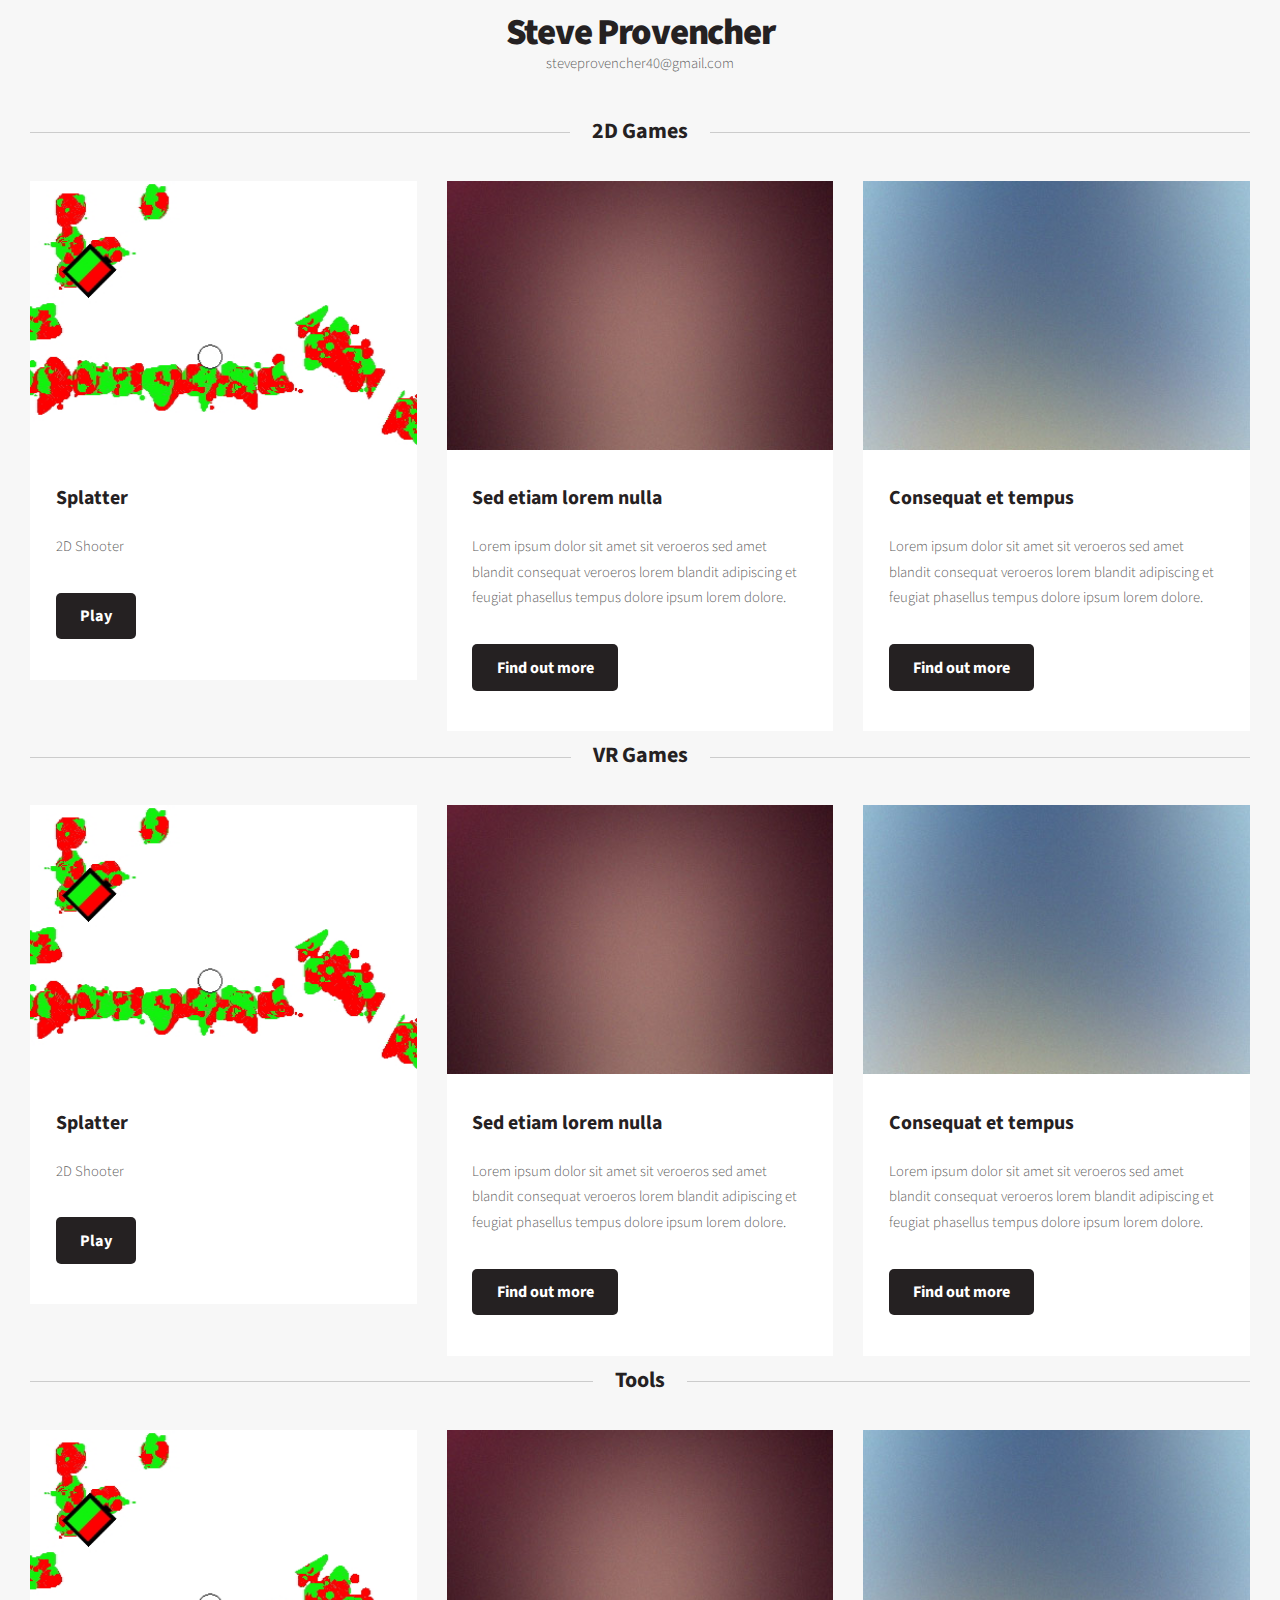
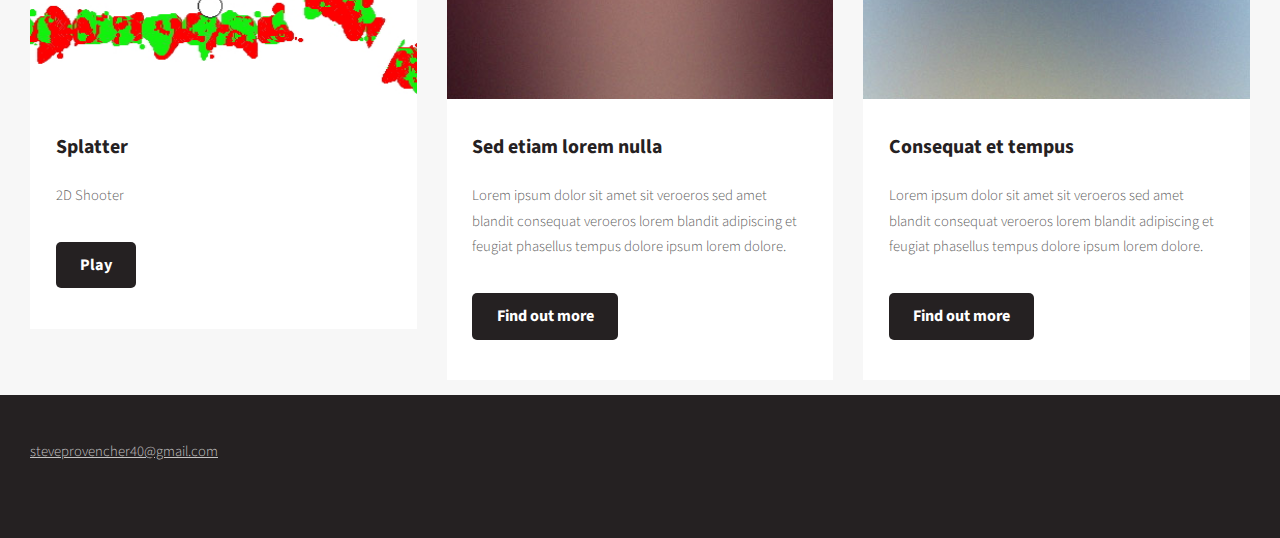
==== commit ac24b0cb: "Add files via upload" ====
--- a/index.html
+++ b/index.html
@@ -8,14 +8,13 @@
 	</head>
 	<body class="homepage is-preload">
 		<div id="page-wrapper">
-
 			<!-- Header -->
 				<section id="header">
 
 					<!-- Logo -->
-						<h1><a href="index.html">Steve Provencher</a></h1>
-
-					<!-- Nav -->
+						<h1>Steve Provencher</h1>
+						steveprovencher40@gmail.com
+					<!-- Nav 
 						<nav id="nav">
 							<ul>
 								<li class="current"><a href="index.html">Home</a></li>
@@ -23,8 +22,9 @@
 								<li><a href="no-sidebar.html">Tools</a></li>
 							</ul>
 						</nav>
+						-->
 				</section>
-
+		
 			<!-- Main -->
 				<section id="main">
 					<div class="container">
@@ -34,7 +34,7 @@
 								<!-- Portfolio -->
 									<section>
 										<header class="major">
-											<h2>Highlights</h2>
+											<h2>2D Games</h2>
 										</header>
 										<div class="row">
 											<div class="col-4 col-6-medium col-12-small">
@@ -80,6 +80,103 @@
 												</section>
 											</div>
 										</div>
+										<header class="major">
+											<h2>VR Games</h2>
+										</header>
+										<div class="row">
+											<div class="col-4 col-6-medium col-12-small">
+												<section class="box">
+													<a href="#" class="image featured"><img src="images/pic02.jpg" alt="" /></a>
+													<header>
+														<h3>Splatter</h3>
+													</header>
+													<p>2D Shooter</p>
+													<footer>
+														<ul class="actions">
+															<li><a href="./Splatter" class="button alt">Play</a></li>
+														</ul>
+													</footer>
+												</section>
+											</div>
+											<div class="col-4 col-6-medium col-12-small">
+												<section class="box">
+													<a href="#" class="image featured"><img src="images/pic03.jpg" alt="" /></a>
+													<header>
+														<h3>Sed etiam lorem nulla</h3>
+													</header>
+													<p>Lorem ipsum dolor sit amet sit veroeros sed amet blandit consequat veroeros lorem blandit adipiscing et feugiat phasellus tempus dolore ipsum lorem dolore.</p>
+													<footer>
+														<ul class="actions">
+															<li><a href="#" class="button alt">Find out more</a></li>
+														</ul>
+													</footer>
+												</section>
+											</div>
+											<div class="col-4 col-6-medium col-12-small">
+												<section class="box">
+													<a href="#" class="image featured"><img src="images/pic04.jpg" alt="" /></a>
+													<header>
+														<h3>Consequat et tempus</h3>
+													</header>
+													<p>Lorem ipsum dolor sit amet sit veroeros sed amet blandit consequat veroeros lorem blandit adipiscing et feugiat phasellus tempus dolore ipsum lorem dolore.</p>
+													<footer>
+														<ul class="actions">
+															<li><a href="#" class="button alt">Find out more</a></li>
+														</ul>
+													</footer>
+												</section>
+											</div>
+										</div>
+										<header class="major">
+
+											<h2>Tools</h2>
+										</header>
+										<div class="row">
+											<div class="col-4 col-6-medium col-12-small">
+												<section class="box">
+													<a href="#" class="image featured"><img src="images/pic02.jpg" alt="" /></a>
+													<header>
+														<h3>Splatter</h3>
+													</header>
+													<p>2D Shooter</p>
+													<footer>
+														<ul class="actions">
+															<li><a href="./Splatter" class="button alt">Play</a></li>
+														</ul>
+													</footer>
+												</section>
+											</div>
+											<div class="col-4 col-6-medium col-12-small">
+												<section class="box">
+													<a href="#" class="image featured"><img src="images/pic03.jpg" alt="" /></a>
+													<header>
+														<h3>Sed etiam lorem nulla</h3>
+													</header>
+													<p>Lorem ipsum dolor sit amet sit veroeros sed amet blandit consequat veroeros lorem blandit adipiscing et feugiat phasellus tempus dolore ipsum lorem dolore.</p>
+													<footer>
+														<ul class="actions">
+															<li><a href="#" class="button alt">Find out more</a></li>
+														</ul>
+													</footer>
+												</section>
+											</div>
+											<div class="col-4 col-6-medium col-12-small">
+												<section class="box">
+													<a href="#" class="image featured"><img src="images/pic04.jpg" alt="" /></a>
+													<header>
+														<h3>Consequat et tempus</h3>
+													</header>
+													<p>Lorem ipsum dolor sit amet sit veroeros sed amet blandit consequat veroeros lorem blandit adipiscing et feugiat phasellus tempus dolore ipsum lorem dolore.</p>
+													<footer>
+														<ul class="actions">
+															<li><a href="#" class="button alt">Find out more</a></li>
+														</ul>
+													</footer>
+												</section>
+											</div>
+										</div>
+
+
 									</section>
 
 							</div>
--- a/assets/css/main.css
+++ b/assets/css/main.css
@@ -1570,7 +1570,7 @@
 
 	.box {
 		background: #ffffff;
-		border-bottom: solid 1px #ccc;
+		border-bottom: solid 0 #ccc;
 		padding: 2.75em 1.75em 2.75em 1.75em;
 	}
 
@@ -2066,9 +2066,9 @@
 
 	#header {
 		position: relative;
-		background: #ffffff;
-		border-bottom: solid 1px #ccc;
-		padding: 5em 0 4em 0;
+		background: #f7f7f7;
+		
+		padding: 1em 0 1em 0;
 		text-align: center;
 	}
 
@@ -2267,7 +2267,7 @@
 	#main {
 		position: relative;
 		background: #f7f7f7 url("images/bg02.png");
-		padding: 4em 0 4em 0;
+		padding: 1em 0 1em 0;
 	}
 
 		#main:before {
@@ -2390,7 +2390,7 @@
 		/* Header */
 
 			#header {
-				padding: 4em 0 3em 0;
+				padding: 1em 0 1em 0;
 			}
 
 		/* Banner */
@@ -2421,7 +2421,7 @@
 		/* Main */
 
 			#main {
-				padding: 30px 0;
+				padding: 15px 0;
 			}
 
 		/* Footer */
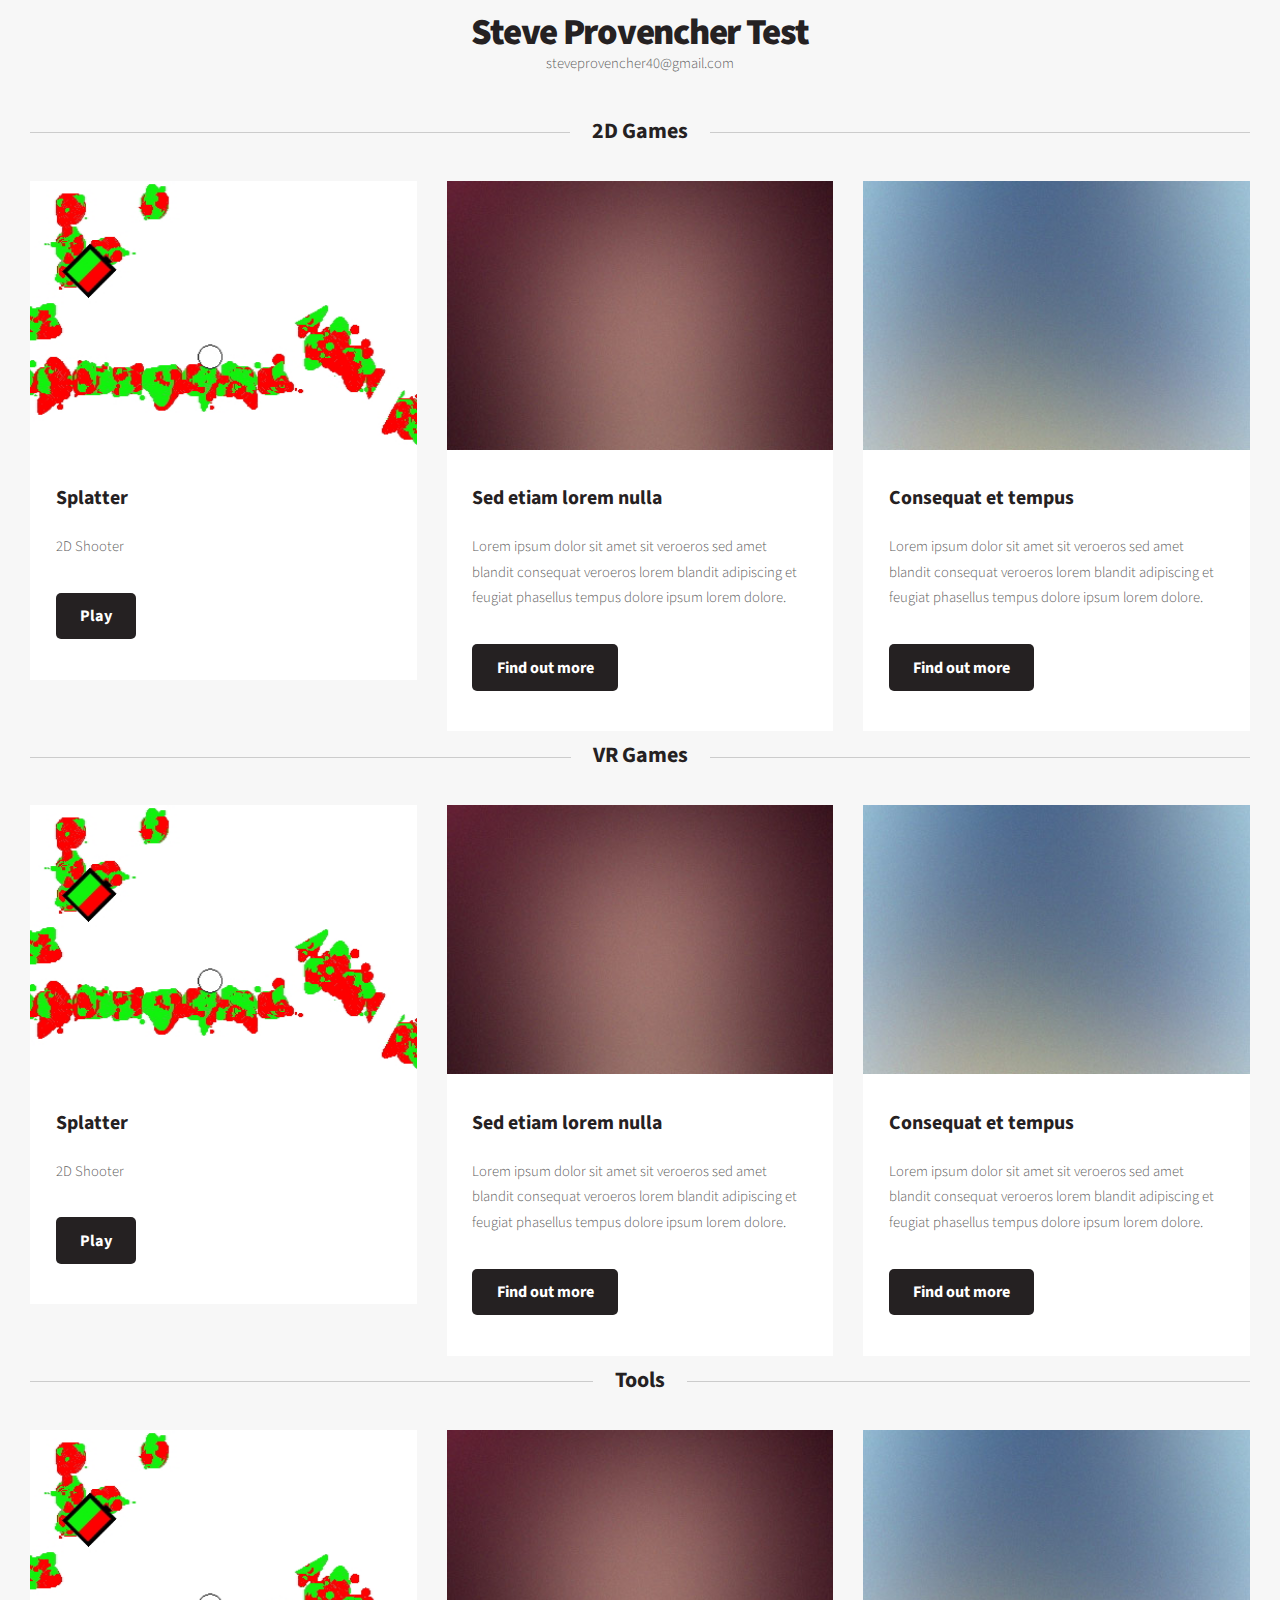
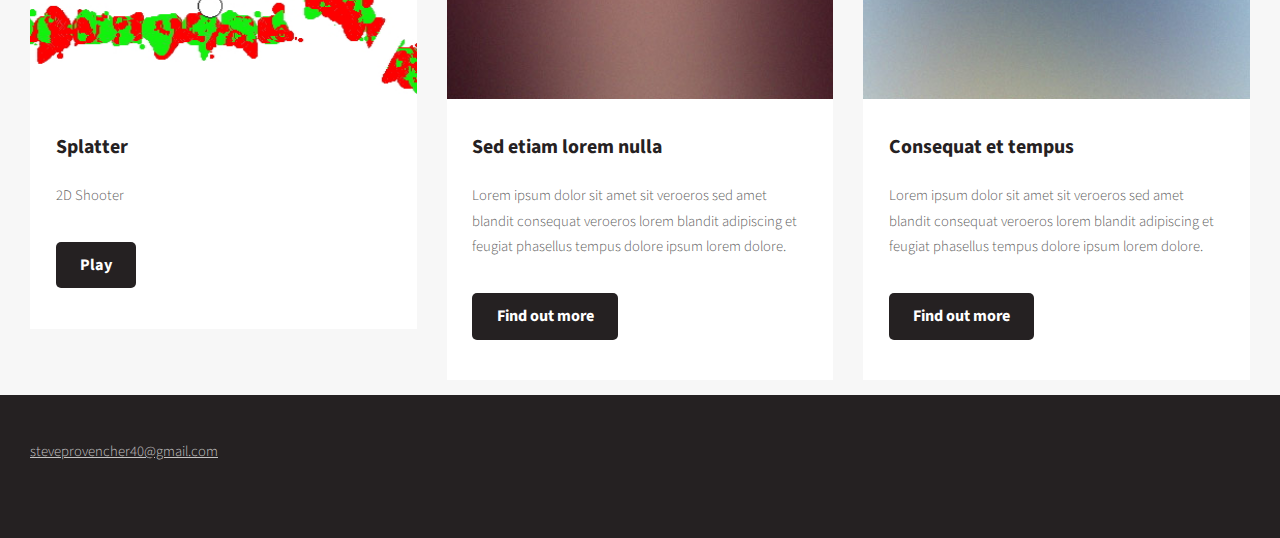
==== commit 01f4211a: "Update index.html" ====
--- a/index.html
+++ b/index.html
@@ -12,7 +12,7 @@
 				<section id="header">
 
 					<!-- Logo -->
-						<h1>Steve Provencher</h1>
+						<h1>Steve Provencher Test</h1>
 						steveprovencher40@gmail.com
 					<!-- Nav 
 						<nav id="nav">
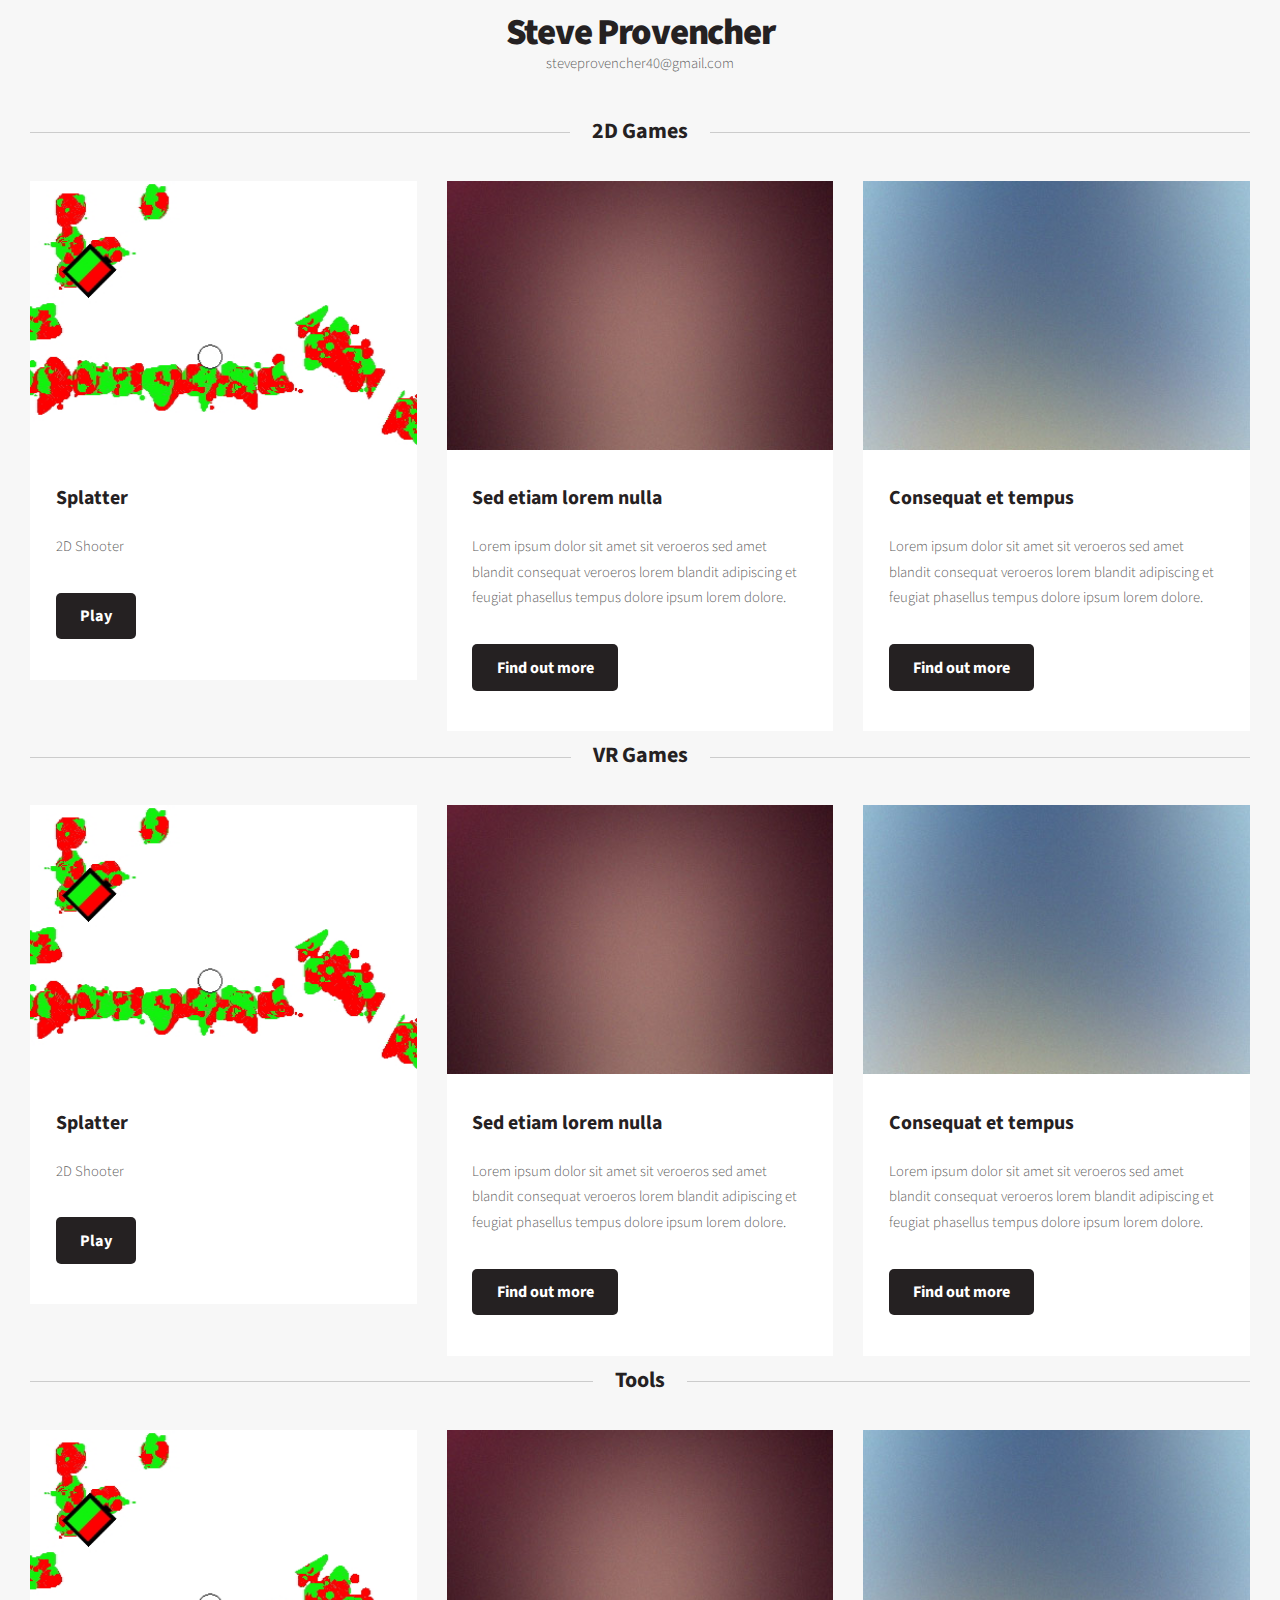
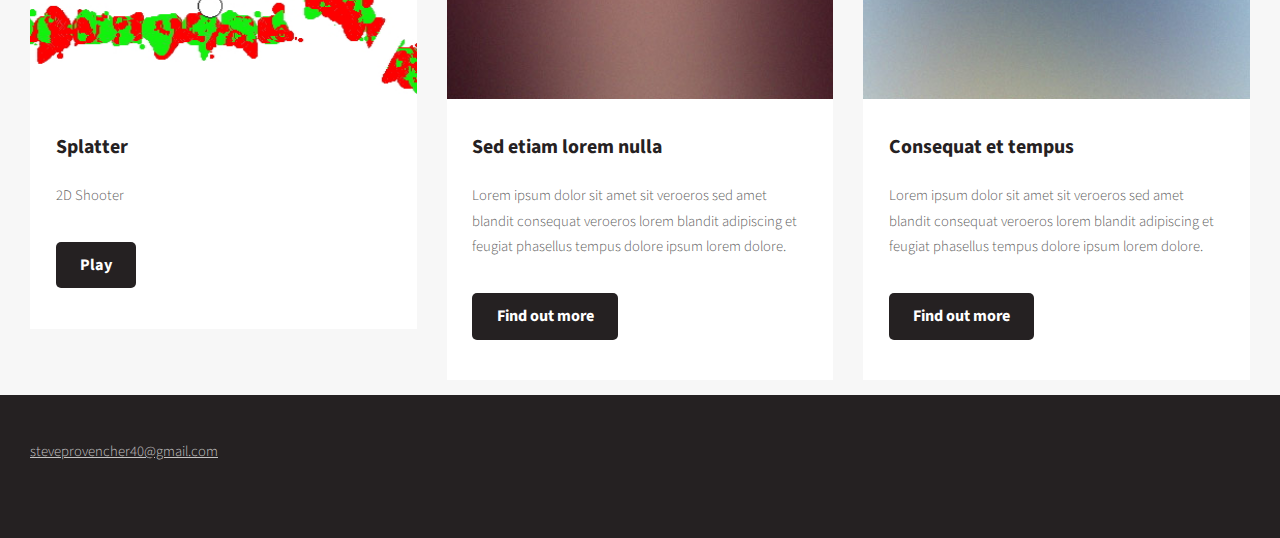
==== commit f2e52655: "Update index.html" ====
--- a/index.html
+++ b/index.html
@@ -12,7 +12,7 @@
 				<section id="header">
 
 					<!-- Logo -->
-						<h1>Steve Provencher Test</h1>
+						<h1>Steve Provencher</h1>
 						steveprovencher40@gmail.com
 					<!-- Nav 
 						<nav id="nav">
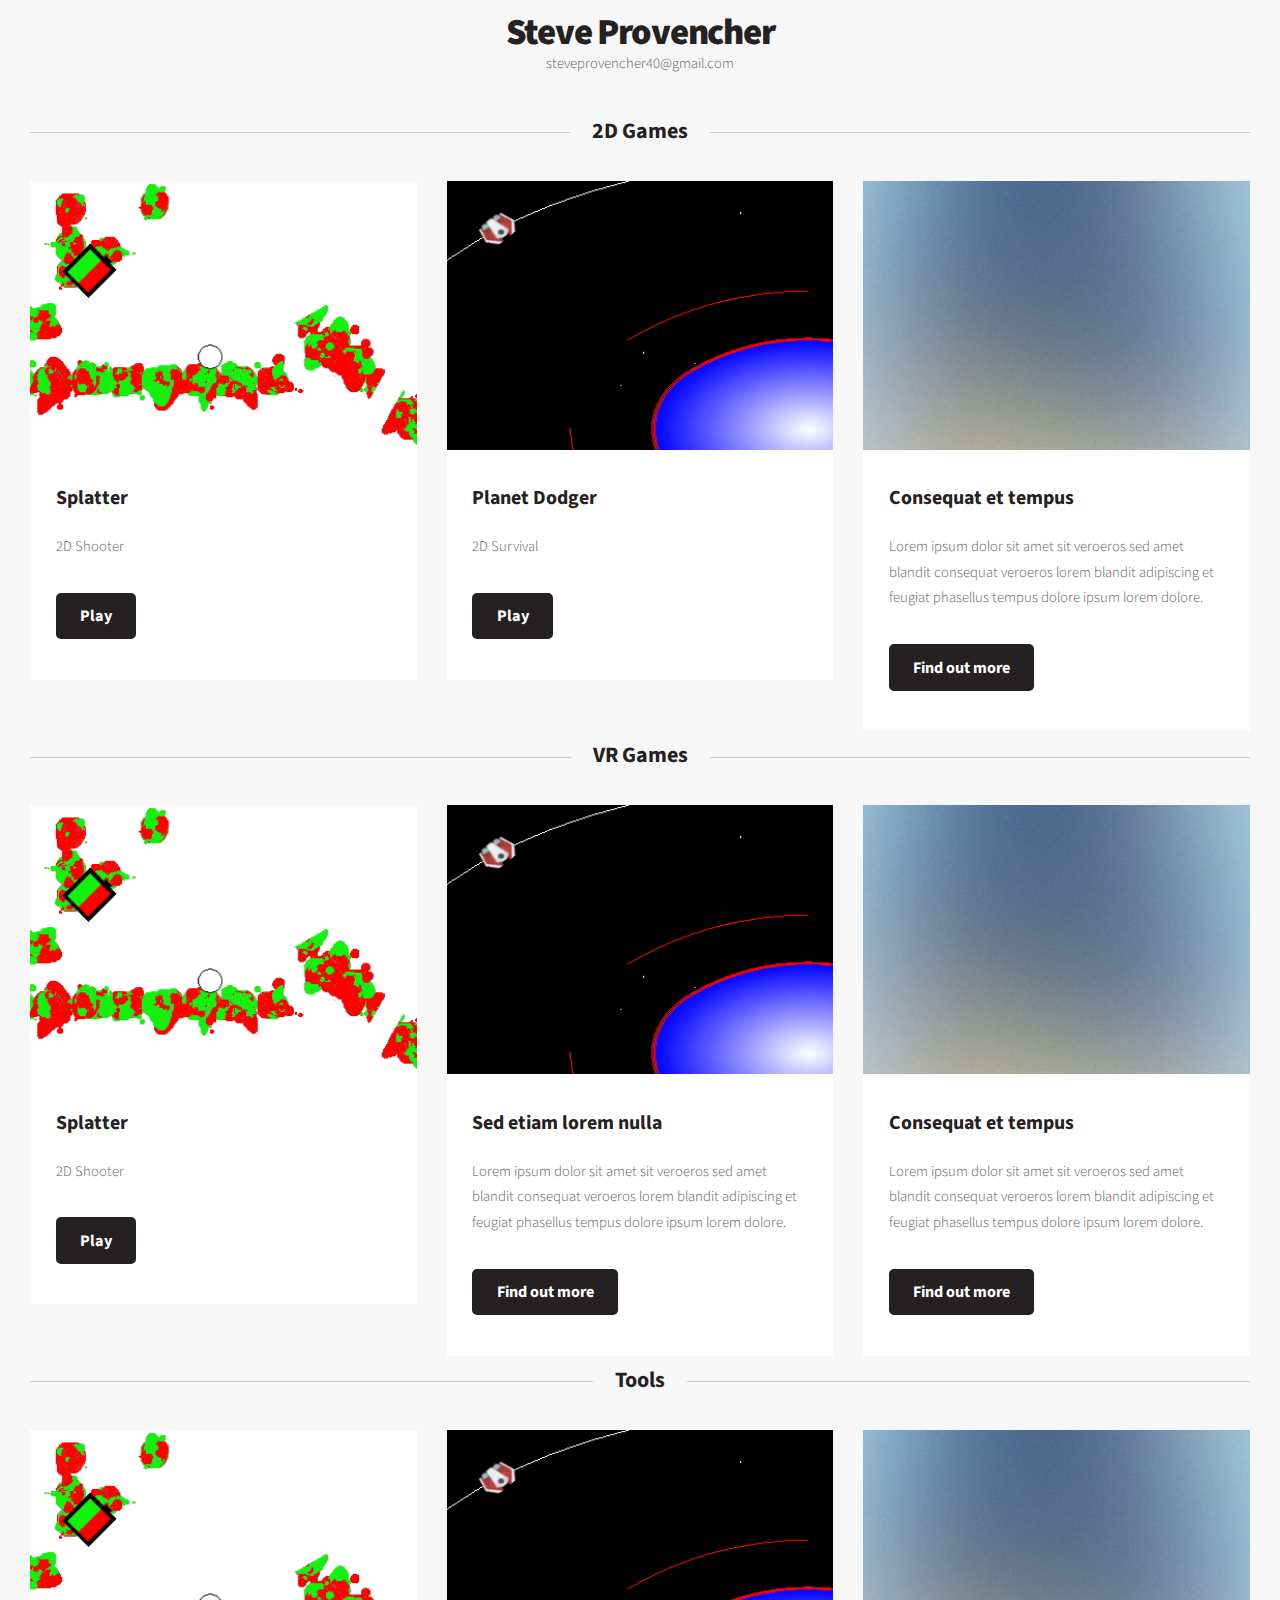
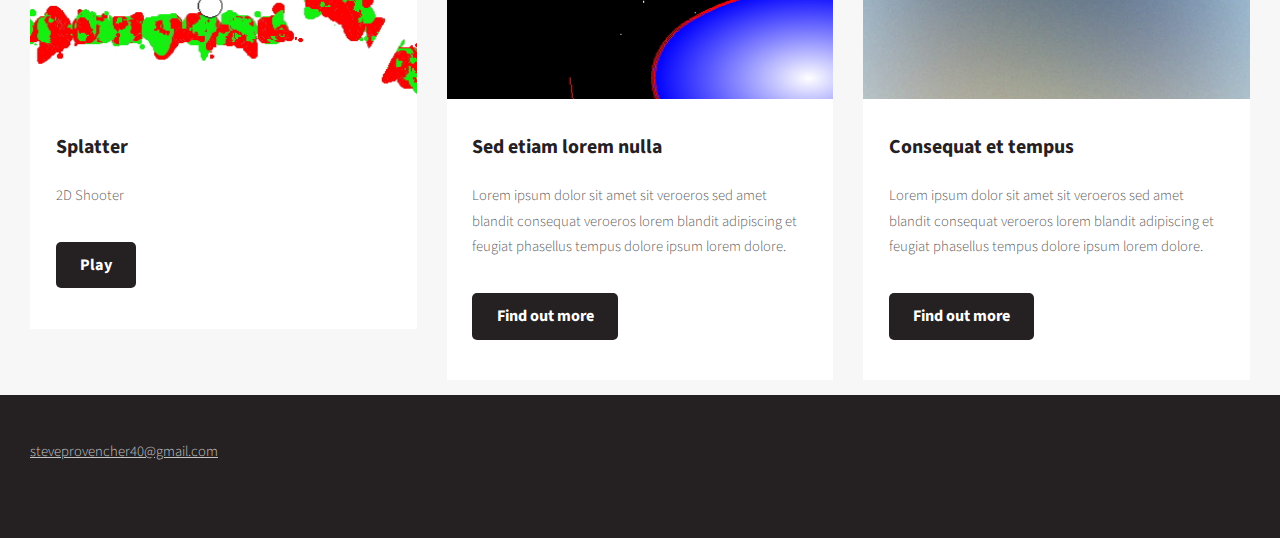
==== commit 762b3df8: "Update index.html" ====
--- a/index.html
+++ b/index.html
@@ -39,7 +39,7 @@
 										<div class="row">
 											<div class="col-4 col-6-medium col-12-small">
 												<section class="box">
-													<a href="#" class="image featured"><img src="images/pic02.jpg" alt="" /></a>
+													<a href="./Splatter" class="image featured"><img src="images/pic02.jpg" alt="" /></a>
 													<header>
 														<h3>Splatter</h3>
 													</header>
@@ -53,14 +53,14 @@
 											</div>
 											<div class="col-4 col-6-medium col-12-small">
 												<section class="box">
-													<a href="#" class="image featured"><img src="images/pic03.jpg" alt="" /></a>
-													<header>
-														<h3>Sed etiam lorem nulla</h3>
-													</header>
-													<p>Lorem ipsum dolor sit amet sit veroeros sed amet blandit consequat veroeros lorem blandit adipiscing et feugiat phasellus tempus dolore ipsum lorem dolore.</p>
-													<footer>
-														<ul class="actions">
-															<li><a href="#" class="button alt">Find out more</a></li>
+													<a href="./Planet%20Dodger" class="image featured"><img src="images/pic03.jpg" alt="" /></a>
+													<header>
+														<h3>Planet Dodger</h3>
+													</header>
+													<p>2D Survival</p>
+													<footer>
+														<ul class="actions">
+															<li><a href="./Planet%20Dodger" class="button alt">Play</a></li>
 														</ul>
 													</footer>
 												</section>
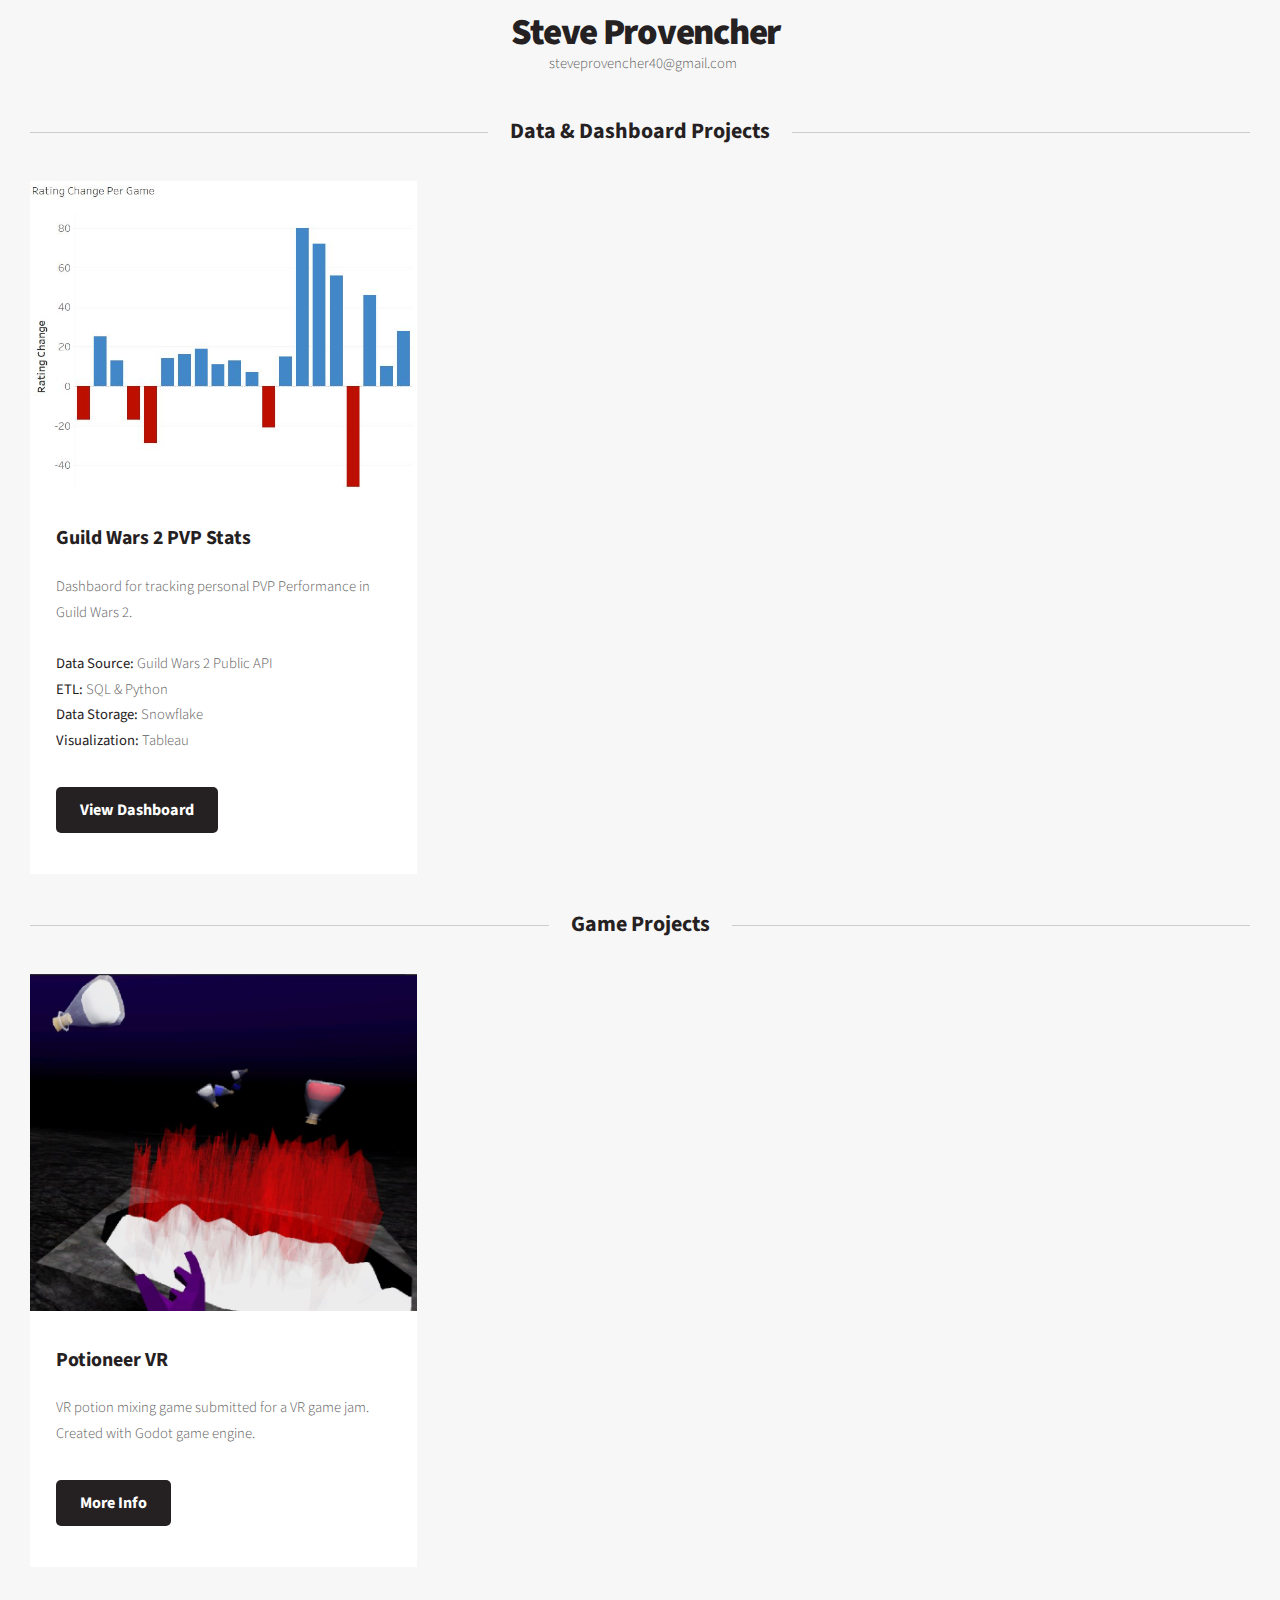
==== commit a53d5b4e: "Added dashboards, general cleanup" ====
--- a/index.html
+++ b/index.html
@@ -12,8 +12,8 @@
 				<section id="header">
 
 					<!-- Logo -->
-						<h1>Steve Provencher</h1>
-						steveprovencher40@gmail.com
+						<h1>&nbsp Steve Provencher</h1>
+						&nbsp steveprovencher40@gmail.com
 					<!-- Nav 
 						<nav id="nav">
 							<ul>
@@ -34,37 +34,44 @@
 								<!-- Portfolio -->
 									<section>
 										<header class="major">
-											<h2>2D Games</h2>
+											<h2>Data & Dashboard Projects</h2>
 										</header>
 										<div class="row">
-											<div class="col-4 col-6-medium col-12-small">
-												<section class="box">
-													<a href="./Splatter" class="image featured"><img src="images/pic02.jpg" alt="" /></a>
-													<header>
-														<h3>Splatter</h3>
-													</header>
-													<p>2D Shooter</p>
-													<footer>
-														<ul class="actions">
-															<li><a href="./Splatter" class="button alt">Play</a></li>
-														</ul>
-													</footer>
-												</section>
-											</div>
-											<div class="col-4 col-6-medium col-12-small">
-												<section class="box">
-													<a href="./Planet%20Dodger" class="image featured"><img src="images/pic03.jpg" alt="" /></a>
-													<header>
-														<h3>Planet Dodger</h3>
-													</header>
-													<p>2D Survival</p>
-													<footer>
-														<ul class="actions">
-															<li><a href="./Planet%20Dodger" class="button alt">Play</a></li>
-														</ul>
-													</footer>
-												</section>
-											</div>
+											<!--
+											<div class="col-4 col-6-medium col-12-small">
+												<section class="box">
+													<a href="./Splatter" class="image featured"><img src="images/pic04.jpg" alt="" /></a>
+													<header>
+														<h3>NHL Player Stats</h3>
+													</header>
+													<p>NHL API to Snowflake with Python. <br>ETL pipelines managed through Airflow.<br>Dashboard made using Tableau. </p>
+													<footer>
+														<ul class="actions">
+															<li><a href="./Splatter" class="button alt">View Dashboard</a></li>
+														</ul>
+													</footer>
+												</section>
+											</div>
+										-->
+											<div class="col-4 col-6-medium col-12-small">
+												<section class="box">
+													<a href="https://public.tableau.com/views/GuildWars2PVPDashboard/Dashboard" class="image featured"><img src="images/gw2_dashboard_thumbnail.JPG" alt="" /></a>
+													<header>
+														<h3>Guild Wars 2 PVP Stats </h3>
+													</header>
+													<p>Dashbaord for tracking personal PVP Performance in Guild Wars 2.<br><br>
+														
+														<b>Data Source: </b>Guild Wars 2 Public API<br>
+														<b> ETL:</b> SQL & Python<br>
+															<b>Data Storage:</b> Snowflake<br>
+																<b> Visualization:</b> Tableau													<footer>
+														<ul class="actions">
+															<li><a href="https://public.tableau.com/views/GuildWars2PVPDashboard/Dashboard" class="button alt">View Dashboard</a></li>
+														</ul>
+													</footer>
+												</section>
+											</div>
+											<!--
 											<div class="col-4 col-6-medium col-12-small">
 												<section class="box">
 													<a href="#" class="image featured"><img src="images/pic04.jpg" alt="" /></a>
@@ -78,31 +85,35 @@
 														</ul>
 													</footer>
 												</section>
-											</div>
+											</div>-->
 										</div>
-										<header class="major">
-											<h2>VR Games</h2>
+										<br>
+										
+										
+<header class="major">
+
+											<h2>Game Projects</h2>
 										</header>
 										<div class="row">
 											<div class="col-4 col-6-medium col-12-small">
 												<section class="box">
-													<a href="#" class="image featured"><img src="images/pic02.jpg" alt="" /></a>
-													<header>
-														<h3>Splatter</h3>
-													</header>
-													<p>2D Shooter</p>
-													<footer>
-														<ul class="actions">
-															<li><a href="./Splatter" class="button alt">Play</a></li>
-														</ul>
-													</footer>
-												</section>
-											</div>
-											<div class="col-4 col-6-medium col-12-small">
-												<section class="box">
-													<a href="#" class="image featured"><img src="images/pic03.jpg" alt="" /></a>
-													<header>
-														<h3>Sed etiam lorem nulla</h3>
+													<a href="https://frenchtoaster.itch.io/potioneer-vr" class="image featured"><img src="images/potioneer_thumbnail.JPG" alt="" /></a>
+													<header>
+														<h3>Potioneer VR</h3>
+													</header>
+													<p>VR potion mixing game submitted for a VR game jam. Created with Godot game engine.</p>
+													<footer>
+														<ul class="actions">
+															<li><a href="https://frenchtoaster.itch.io/potioneer-vr" class="button alt">More Info</a></li>
+														</ul>
+													</footer>
+												</section>
+											</div>
+											<!--<div class="col-4 col-6-medium col-12-small">
+												<section class="box">
+													<a href="#" class="image featured"><img src="images/pic04.jpg" alt="" /></a>
+													<header>
+														<h3>Consequat et tempus</h3>
 													</header>
 													<p>Lorem ipsum dolor sit amet sit veroeros sed amet blandit consequat veroeros lorem blandit adipiscing et feugiat phasellus tempus dolore ipsum lorem dolore.</p>
 													<footer>
@@ -111,25 +122,12 @@
 														</ul>
 													</footer>
 												</section>
-											</div>
-											<div class="col-4 col-6-medium col-12-small">
-												<section class="box">
-													<a href="#" class="image featured"><img src="images/pic04.jpg" alt="" /></a>
-													<header>
-														<h3>Consequat et tempus</h3>
-													</header>
-													<p>Lorem ipsum dolor sit amet sit veroeros sed amet blandit consequat veroeros lorem blandit adipiscing et feugiat phasellus tempus dolore ipsum lorem dolore.</p>
-													<footer>
-														<ul class="actions">
-															<li><a href="#" class="button alt">Find out more</a></li>
-														</ul>
-													</footer>
-												</section>
-											</div>
+											</div>-->
 										</div>
+										<br>
+										<!--
 										<header class="major">
-
-											<h2>Tools</h2>
+											<h2>2D Game Projects</h2>
 										</header>
 										<div class="row">
 											<div class="col-4 col-6-medium col-12-small">
@@ -138,7 +136,7 @@
 													<header>
 														<h3>Splatter</h3>
 													</header>
-													<p>2D Shooter</p>
+													<p>GameMaker</p>
 													<footer>
 														<ul class="actions">
 															<li><a href="./Splatter" class="button alt">Play</a></li>
@@ -150,12 +148,12 @@
 												<section class="box">
 													<a href="#" class="image featured"><img src="images/pic03.jpg" alt="" /></a>
 													<header>
-														<h3>Sed etiam lorem nulla</h3>
-													</header>
-													<p>Lorem ipsum dolor sit amet sit veroeros sed amet blandit consequat veroeros lorem blandit adipiscing et feugiat phasellus tempus dolore ipsum lorem dolore.</p>
-													<footer>
-														<ul class="actions">
-															<li><a href="#" class="button alt">Find out more</a></li>
+														<h3>Planet Game</h3>
+													</header>
+													<p>GameMaker</p>
+													<footer>
+														<ul class="actions">
+															<li><a href="#" class="button alt">Play</a></li>
 														</ul>
 													</footer>
 												</section>
@@ -164,33 +162,34 @@
 												<section class="box">
 													<a href="#" class="image featured"><img src="images/pic04.jpg" alt="" /></a>
 													<header>
-														<h3>Consequat et tempus</h3>
-													</header>
-													<p>Lorem ipsum dolor sit amet sit veroeros sed amet blandit consequat veroeros lorem blandit adipiscing et feugiat phasellus tempus dolore ipsum lorem dolore.</p>
-													<footer>
-														<ul class="actions">
-															<li><a href="#" class="button alt">Find out more</a></li>
+														<h3>Penguin Game</h3>
+													</header>
+													<p>Godot</p>
+													<footer>
+														<ul class="actions">
+															<li><a href="#" class="button alt">Play</a></li>
 														</ul>
 													</footer>
 												</section>
 											</div>
 										</div>
+										
 
 
 									</section>
 
 							</div>
+							-->
 					</div>
 				</section>
 
 			<!-- Footer -->
-				<section id="footer">
+			<!--	<section id="footer">
 					<div class="container">
 								
-											<p><a href="#">steveprovencher40@gmail.com</a></p>
 										
 							</div>
-				</section>
+				</section>-->
 
 		</div>
 
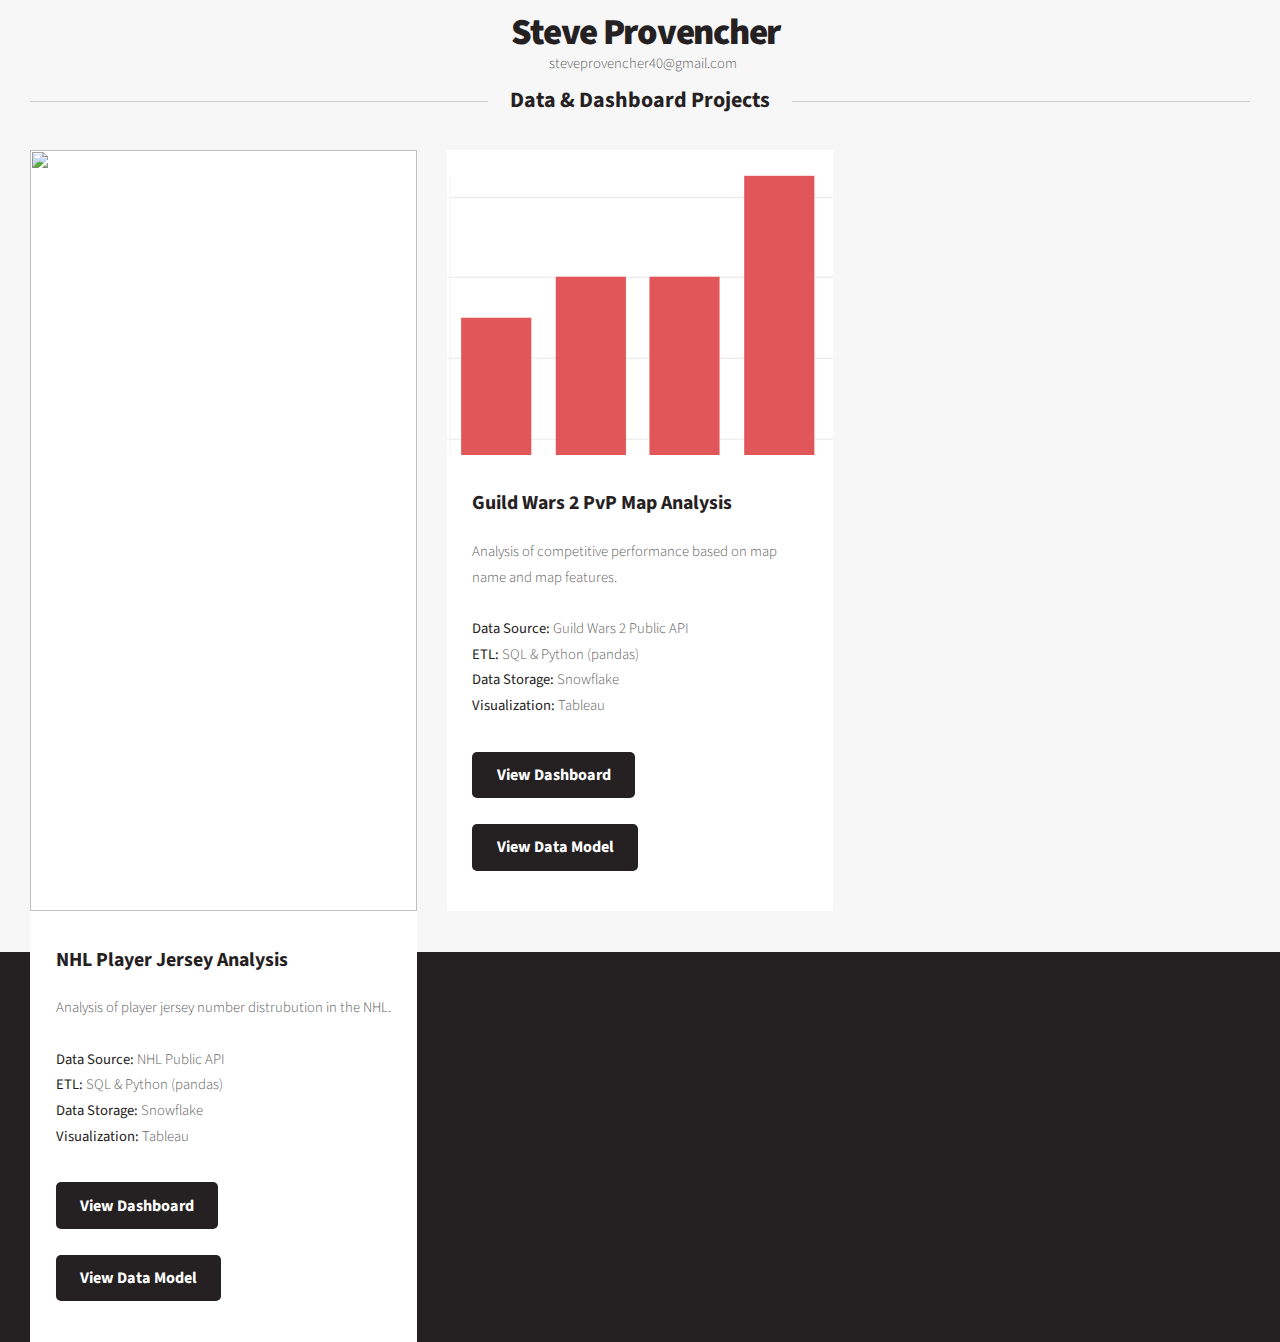
==== commit 4abf4180: "Add Dashboards, remove games for now" ====
--- a/index.html
+++ b/index.html
@@ -33,40 +33,52 @@
 
 								<!-- Portfolio -->
 									<section>
-										<header class="major">
+										<header class="major" style='margin-top:-20px;'>
 											<h2>Data & Dashboard Projects</h2>
 										</header>
 										<div class="row">
-											<!--
+											
 											<div class="col-4 col-6-medium col-12-small">
 												<section class="box">
-													<a href="./Splatter" class="image featured"><img src="images/pic04.jpg" alt="" /></a>
+													<a href="https://public.tableau.com/app/profile/steve.provencher/viz/NHLPlayerJerseyNumberAnalysis/Dashboard" class="image featured" target="_blank"><img src="images/NHL_Jersey_tn3.PNG" alt=""  /></a>
 													<header>
-														<h3>NHL Player Stats</h3>
+														<h3>NHL Player Jersey Analysis</h3>
 													</header>
-													<p>NHL API to Snowflake with Python. <br>ETL pipelines managed through Airflow.<br>Dashboard made using Tableau. </p>
-													<footer>
+													<p>Analysis of player jersey number distrubution in the NHL.<br><br>
+														
+														<b>Data Source: </b>NHL Public API<br>
+														<b> ETL:</b> SQL & Python (pandas)<br>
+															<b>Data Storage:</b> Snowflake<br>
+																<b> Visualization:</b> Tableau													<footer>
 														<ul class="actions">
-															<li><a href="./Splatter" class="button alt">View Dashboard</a></li>
+															<li><a href="https://public.tableau.com/app/profile/steve.provencher/viz/NHLPlayerJerseyNumberAnalysis/Dashboard" class="button alt" target="_blank">View Dashboard</a></li>
+															
 														</ul>
+																	<br>											<ul class="actions">
+															<li><a href="https://viewer.diagrams.net/?tags=%7B%7D&highlight=0000ff&edit=_blank&layers=1&nav=1&title=NHL_API_Data_Model.drawio#R7V1dc5s4FP01fmyGL2P8WDtOt9Nkm6kz22RfdmRbsZkC8mCljvvrVwLJfAgwTsCIjNrOFC5CEuLcg3TPBQ%2FMqf%2F6JQTbzR1aQW9gaKvXgXk9MAxDM8bkP2o5xBbdNqzYsg7dFbMlhrn7BzKjxqwv7gruMgUxQh52t1njEgUBXOKMDYQh2meLPSMv2%2BoWrKFgmC%2BBJ1p%2Fuiu8YVZd05IDf0F3vWFNO0N2YAGWv9YheglYewEKYHzEB7waVnS3ASu0T5nM2cCchgjheMt%2FnUKPjisfsfi8m5Kjxy6HMMB1TjCgNTZGGlyOlrbzbD5%2FYjX8Bt4LG4Z7DxxgyLqLD3x0dnvX9wC5MHOywb5HjDrZfEYBnrNCGtlfblxvdQsO6IV2Z4fJyPC9yQaF7h9SHvCTyeEQMxwYNq3N9bwp8lAYNWlCjf7NnDmnNbK2Qrgj597za9ePpluww7w%2FyPPAducuoh7SIj4I124wQRgjnxXil3aTbf45%2BkOOA89dB8S2JA2RkSHN0HsNV%2Fx0fk%2FjBn13ybY9sIDe5AgOXnUED3r1Ifp1RBofzBvgux71oH9guAIB4GMcj5JuiTec30EYYviaMjEAfIHIhzg8kCLsqMlxyx1Vt%2BP9fQr1NiuzSQFed1hBwDxtfaz72NwP4pkgWJPhPqs9p6A5I9ca8MjoBwDDCR3NXRrnZCN1pYkpQn%2BJY%2F3Uvu2e9K9LpIOH6zFaT2fXnyxHcAdSXnCFDdjSTXIXsAu85JLNCUZbfvPhMwdhyK6Jbi848PSsI3GMxadN6N10CTV9ZmbfXa2iBtIuwoG0BUs3WN%2FGDZpWYvrBGqam%2FcbFcE7stOd7QuHEhkgzz16E3Q1pAAYRtjHAYHH06C1yAxzdgeGE%2FCP3aapdDQdDMhBTsq8n%2B%2BQfLR7iKQoIuIEbIRQSZ9xD6pCTVYi2D8T9IB%2BMNHsMyb4I7lK%2BOo32QxZFp8BtauXYzsDsbEyNRYr99m5MLdIEliZkER91oZXFUaswOoUUOgrsggqecJWemwfGcb7AOpN58GYAk0KIeUmADC0BIAHwKYE%2BzB4f2mGfHGpOQCSq92NRTxtUM6xJNfkHW3NIGgpIkohoYhT1mmWOrtoay7SHDVvAxhbtXOyiQDFN35jGMbpmmpFimnaZxi7BRA%2BYRlxEBS%2F%2BgsYUtK9%2FK5rpD83omtM1z4iLJ8UzjfJM6%2BumJrDxhGaL749P8%2B%2FLf%2FfW%2FejXFm%2F3BaFLsHX%2Fo%[base64]%2FVWltQqYaNFQmk9WaMVTBS8VfMlCrMoaeODShtHGYFxksnf7zrNSU45AMuljTrtjeR4xcxW6obk6kbpq0RSqBvFoFIKR7OP3mrXlVrlKO66qHRsSNUqj6nzCf75bNP5a2a20jtaJppeaB7FXRd1D7AHB0U0PSSazt8ys5Xy0TLR9FP9cMQ11AMEvogNFVD4MAGFzPq%2B%2Fidr3pYqWaO5y4cTRDcQV30qlCBVKMEpWzFKEUoQuyuuElUY4T0P3XKXlTqEIHZbXPGpREkJ5vTn80uniZKOegOqRWoxS7Ag%2BVxeXON5aAnUd2l6SS%2BdJko6YlKcopfG6GVYggWp6KXwZU8x%2FUB9KOJC9HLuK9xOCXS6SJYsxJJKb5LmHW5HoklMC7BQtHKxWUu3KZNjMZqtOKWxaUtZ%2FqzcKZNjMbQrYAKu1pDHI8l4bdAaBcCbJdb0jYfB6jP9jQSyO%2Fvhg%2BAQ26h8wNFTGfmvFeenVZIrf2Q1RjtPdOeKxkvhq4sfeXfIdnIkElWS7nGtgRhT%2FYtqu37N7B1KWYGN3w69hEtYhg3%2BKxOcYAYnPi5NR7yST9L8oRVihRlD6JEl7m%2BY6WyFRnFPXSTRJ7j4wNMdtRwG48tmJyUwFOox7GxFhp7rSjw0QkVNqBdjMdjcC4jXB2uZH1QAmfsIKanZKT%2FRrzTTZPvJqXQnfeY9DF1yS6je9x63GNd0C56mIo1b6GYOzs5b%2FULPVmQNW%2FOLwpEV2Z8mzM9%2BQ9acErk%2Fosid%2F6GU%2Blnz5hs%2FCFSjPb3GGuoCafMjUTpQWneXWnclb0kpdxfjSpQflOT9nhVYtfdKLXsXdr0g10xJ35eP8jRDN52nzhekbElENv2K9VS7q9QyVXHXxQUx%2F2SQopreUU3nyfMFOVuKahqlGqMEEz2gGnE1pT4f1Fem6f5XWgpyuBTVNEo1vXhPp7jrp6Hx9ih%2FfP%2BzQf5cfP4PDNEDuovlgGY0Lh6jH%2BR1rIroPNcD9MFZeoCIj4IIfuWS%2B3QUn6FBmij%2BMB98z1dRN4pv5mQya2RkK2o5il8jKaRZ6Dcs4SbofCr2LSaynaPUJgKXZY9TDqRXu09j4hb%2FhFLaLcp%2BKE0aj7Byupb%2BVr3XNrM%2FAWDzX4y9lK5VI9VFRpdIVNk051dC9gxXKXA2%2FYQbvf25UJDzID3%2Bh1ZO183LsbWfCDnFSxCI28a%2FGOJpEP8XynkI2kt5GGWmVGPrxKTqnKfC6XmQVYj6WskS3bnG2MoA%2Bu2ZQJpzpY3GyR8zO3Wyx7UchWAEHFLF2MKovPu5Zpgcl7hdXGFNJyS7IUI4XZys4TZ3aAVpif8B" class="button alt" target="_blank">View Data Model</a></li>
+														</ul>
+														
 													</footer>
 												</section>
 											</div>
-										-->
+									
 											<div class="col-4 col-6-medium col-12-small">
 												<section class="box">
-													<a href="https://public.tableau.com/views/GuildWars2PVPDashboard/Dashboard" class="image featured"><img src="images/gw2_dashboard_thumbnail.JPG" alt="" /></a>
+													<a href="https://public.tableau.com/app/profile/steve.provencher/viz/GuildWars2PVPMapAnalysis/Dashboard1" class="image featured" target="_blank"><img src="images/GW2_PVP_tn3.PNG" alt="" /></a>
 													<header>
-														<h3>Guild Wars 2 PVP Stats </h3>
+														<h3>Guild Wars 2 PvP Map Analysis </h3>
 													</header>
-													<p>Dashbaord for tracking personal PVP Performance in Guild Wars 2.<br><br>
+													<p>Analysis of competitive performance based on map name and map features.<br><br>
 														
 														<b>Data Source: </b>Guild Wars 2 Public API<br>
-														<b> ETL:</b> SQL & Python<br>
+														<b> ETL:</b> SQL & Python (pandas)<br>
 															<b>Data Storage:</b> Snowflake<br>
 																<b> Visualization:</b> Tableau													<footer>
 														<ul class="actions">
-															<li><a href="https://public.tableau.com/views/GuildWars2PVPDashboard/Dashboard" class="button alt">View Dashboard</a></li>
+															<li><a href="https://public.tableau.com/app/profile/steve.provencher/viz/GuildWars2PVPMapAnalysis/Dashboard1 " class="button alt" target="_blank">View Dashboard</a></li>
+														</ul>
+														<br><ul class="actions">
+															<li><a href="https://viewer.diagrams.net/?tags=%7B%7D&highlight=0000ff&edit=_blank&layers=1&nav=1&title=GW2_PVP.drawio#R7Z1rT9s6GMc%2FTV9uyqU3XtJSdtDgDA20wXmD3MRNLJw4csxK9%2BmPndhtghtatLZxJm9IxE8cX%2F%2F%2BNbYf054%2FTV6%2FUJDFNySEuOc54WvPv%2Bh5nud4Z%2FyXsKxKy2jULw0RRWFpcjeGO%2FQbSqMjrS8ohHktIiMEM5TVjQFJUxiwmg1QSpb1aAuC67lmIIKa4S4AWLf%2BRCGLpdV1nM2NfyCKYpn1eCBvzEHwHFHyksr8UpLC8k4CVDIyah6DkCwrJn%2FW86eUEFZeJa9TiEWzqhYrn7tsuLsuMoUp2%2BcBD%2FbPvJEDg1EwHC%2F8xSeZwi%2BAX2Qz3AAWxLK0bKUaJ1%2BiBANeL38SswRzo8svFyRldzKSw8NBjHB4DVbkRZQmZ7xhVGgSE4p%2B8%2FhAPcxvUyZl4A1FagjjKcGEFln60BH%2Fa0%2FeiRRlXhTm%2FNlbVXV3bboGOVPlIRiDLEfzooQiSgJohNIJYYwkMpKq2mU9%2B0Xxj98HGEUptwU8I0hFNqKrYageV11aZpigQF5jMId4staGSrpQh6g9Jc9roanGvAQJwmL8%2FIA0BClQbVy2ktvX%2B1t1IKQMvlZMsv%2B%2FQJJARlc8ihqoY6nFlRL4sAwvK6IfyjhxRe9%2B35ODTQ60aJ32OrvvfGCCNOLNvc7PH%2BzOb7wlO29Yzw1g3vopYHAiWjOvypxfVGq6MRXibxhXP52v%2BaN7FRAX3F%2BckWg6u%2FjUH2ujgcfXhkIMMnHJe4EhgDdV9ieMZKrz4UKJkMo6ieu5Ep5bH0hKY%2BVjE9GbiJPpXJoTFIZFBtUhooSUgQCl0XWZod%2FfmL7LjIVpGSMG77hdlHzJAc5thGezwIV2Y54BTAttM8DAfD2iM4JSVvTAYMJ%2FeD9Nnc%2BD3oA3xJSH3U2Y%2F4jolE1JysUNUKFQyAfjEooBOQkpye758IOqMar0GPCwLu5GXO1W%2B6quop3idpq1XZPZhzV1pmnq9usfa2peBVgVyLo%2B9pVWXUdHldEupYhWkBXa8gH37sh9K4z164IsTO1ztyaYikL8Uwpk0NcEwlACn4qPR26%2FOL%2Bf3V%2FdzI7DoTf62SGWIt2%2FC0LHgM5gT%2Bi8%2FYg7nKYGmqYMQk6pok7zZj1oj8ab42ljuJ03kE9fLG06SJux1zZtRpY2x6XNsEETHaCNPqUCGXoS0yrn6t97i5nOYMZ1xm1zRp9KWc4clDNHn0UdQhuPZDb%2F9vB49y34b9m%2FHT1nLFtuWcdMQGYxcwrMbFHLbvI0Y8bvnw4zW6XkWcr8CWX2hkddJs2j2hzI%2BJoyMkoWMM8RSbn9fvZgSdMh0iiqtEYafeXPkqYl0vhmkUbtiVekQQHjzf4UxLz%2FoX2t6RpsxidcE94uKf0V2dKmrfca02ZP%2BjtvBBL4xFYZtC82XWONp7qzPdbob8qWNW2xxjOMNfpbL4X5C2YWNJ0DjX%2FCJeHtYrIb3eaApm8YaPSN7pgIx5qAUDuB6hxrhm2vC7t2m9sc1gwNY82Wbe4lWFnWdJM1Z22vDLt2q9sc1ozNYo2nrw0zCBI7feoaZvx9T94cT0p2TdgYzLToUaPpdqwj5oa3qSYNeyjwLzkUqFaMP3om0FPA%2BNiZwD2yG538SKA%2BCnQ62uOARh0HXHPKyPOAenH1bTZ7FvCjn7nvC6KJfEadA9SLre%2BXpSCxW69tO8l%2FnC%2BnPPqnF9c6lB0RLX6DFoxyjteLre%2BQWa%2BOTqLllOf89OLqm2kWLQdDy6BBC0ahZeuqhb7vgWEa8aLYPQ%2FTFiPHDdJp43zfVi3ZPQ9jFiNN2%2FLQJ85lUSxlukaZ9o%2F3Wd9UYzBTNr1BnNEn0LwKwGKmc5hp%2FWyfZz1TzcGMYZ6pnj6ZLlqLm0KUcw0E1mese8hp%2FYSfZx1UzUFOew6qunCPMLG2YGkGy6G3rPc9zqcOjR9UPMoV1kLlGAu%2FZw1iONjC73E0sYfbIAwjqLw5eHvFJCIpwLONtdrxMA3PxV%2Fw58HZ9wSkq9ImnK%2BUet71m9rLS0okyWv%2BIFMsAo8i8Fl4m8BXxB5Ucfj15k7hkrYpnvLU4sZK%2BYrULl5roVUjFWT75eSFBrBJG%2Bo7EBRgejv%2B9rFo8Xd5UuWHs1Ur0kghBgz9grXCvuPhdStfXqWCleuWcnN13miwrLZ8aCNDLR1vWE%2FIc98UpWwaLaHdvl88uPnOhTL65jst%2FNn%2F" target="_blank" class="button alt">View Data Model</a></li>
 														</ul>
 													</footer>
 												</section>
@@ -89,7 +101,7 @@
 										</div>
 										<br>
 										
-										
+						<!--				
 <header class="major">
 
 											<h2>Game Projects</h2>
@@ -109,30 +121,9 @@
 													</footer>
 												</section>
 											</div>
-											<!--<div class="col-4 col-6-medium col-12-small">
+												<div class="col-4 col-6-medium col-12-small">
 												<section class="box">
-													<a href="#" class="image featured"><img src="images/pic04.jpg" alt="" /></a>
-													<header>
-														<h3>Consequat et tempus</h3>
-													</header>
-													<p>Lorem ipsum dolor sit amet sit veroeros sed amet blandit consequat veroeros lorem blandit adipiscing et feugiat phasellus tempus dolore ipsum lorem dolore.</p>
-													<footer>
-														<ul class="actions">
-															<li><a href="#" class="button alt">Find out more</a></li>
-														</ul>
-													</footer>
-												</section>
-											</div>-->
-										</div>
-										<br>
-										<!--
-										<header class="major">
-											<h2>2D Game Projects</h2>
-										</header>
-										<div class="row">
-											<div class="col-4 col-6-medium col-12-small">
-												<section class="box">
-													<a href="#" class="image featured"><img src="images/pic02.jpg" alt="" /></a>
+													<a href="#" class="image featured"><img src="images/potioneer_thumbnail.JPG" alt="" /></a>
 													<header>
 														<h3>Splatter</h3>
 													</header>
@@ -143,43 +134,10 @@
 														</ul>
 													</footer>
 												</section>
-											</div>
-											<div class="col-4 col-6-medium col-12-small">
-												<section class="box">
-													<a href="#" class="image featured"><img src="images/pic03.jpg" alt="" /></a>
-													<header>
-														<h3>Planet Game</h3>
-													</header>
-													<p>GameMaker</p>
-													<footer>
-														<ul class="actions">
-															<li><a href="#" class="button alt">Play</a></li>
-														</ul>
-													</footer>
-												</section>
-											</div>
-											<div class="col-4 col-6-medium col-12-small">
-												<section class="box">
-													<a href="#" class="image featured"><img src="images/pic04.jpg" alt="" /></a>
-													<header>
-														<h3>Penguin Game</h3>
-													</header>
-													<p>Godot</p>
-													<footer>
-														<ul class="actions">
-															<li><a href="#" class="button alt">Play</a></li>
-														</ul>
-													</footer>
-												</section>
-											</div>
-										</div>
+											</div>										
 										
-
-
-									</section>
-
 							</div>
-							-->
+							
 					</div>
 				</section>
 
@@ -192,7 +150,10 @@
 				</section>-->
 
 		</div>
-
+		</div>
+		</div>
+		</div>
+</body>
 		<!-- Scripts -->
 			<script src="assets/js/jquery.min.js"></script>
 			<script src="assets/js/jquery.dropotron.min.js"></script>
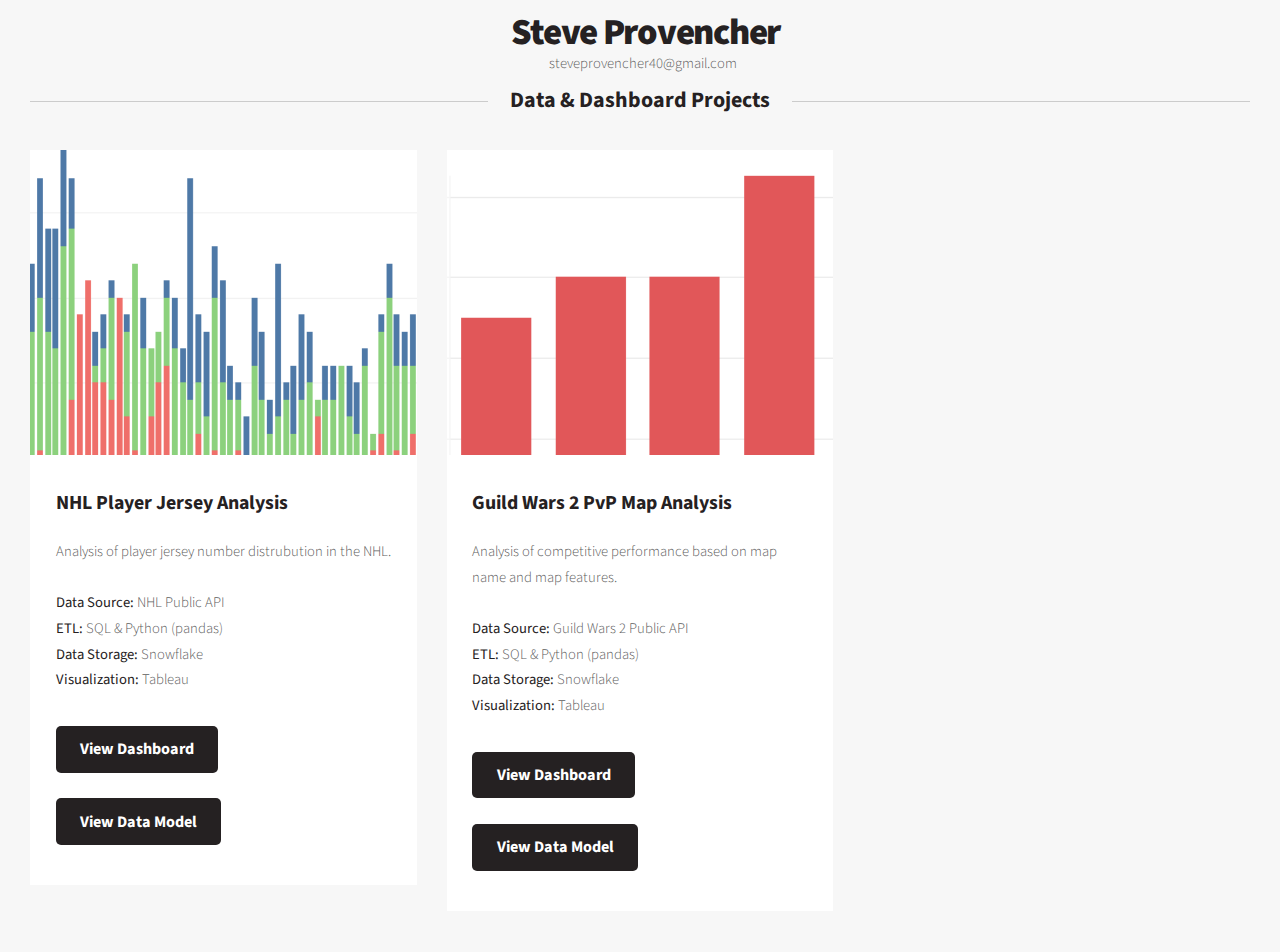
==== commit a7655820: "Fixed background image link" ====
--- a/index.html
+++ b/index.html
@@ -40,7 +40,7 @@
 											
 											<div class="col-4 col-6-medium col-12-small">
 												<section class="box">
-													<a href="https://public.tableau.com/app/profile/steve.provencher/viz/NHLPlayerJerseyNumberAnalysis/Dashboard" class="image featured" target="_blank"><img src="images/NHL_Jersey_tn3.PNG" alt=""  /></a>
+													<a href="https://public.tableau.com/app/profile/steve.provencher/viz/NHLPlayerJerseyNumberAnalysis/Dashboard" class="image featured" target="_blank"><img src="images/NHL_Jersey_tn3.png" alt=""  /></a>
 													<header>
 														<h3>NHL Player Jersey Analysis</h3>
 													</header>
--- a/assets/css/main.css
+++ b/assets/css/main.css
@@ -84,7 +84,7 @@
 
 	body {
 		background: #252122;
-		background-image: url("images/bg02.png");
+		
 	}
 
 		body.is-preload *, body.is-preload *:before, body.is-preload *:after {
@@ -1554,7 +1554,7 @@
 		}
 
 			header.major h2 {
-				background: #fff;
+				background: #f7f7f7;
 				position: relative;
 				top: -0.65em;
 				display: inline;
@@ -2266,8 +2266,9 @@
 
 	#main {
 		position: relative;
-		background: #f7f7f7 url("images/bg02.png");
 		padding: 1em 0 1em 0;
+					background: #f7f7f7;
+
 	}
 
 		#main:before {
@@ -2276,15 +2277,12 @@
 			top: 0;
 			left: 0;
 			width: 100%;
-			background: url("images/bg01.png");
 			background-size: 100% 100%;
 			z-index: 0;
 			opacity: 0.1;
 		}
 
-		#main .major h2 {
-			background: #f7f7f7 url("images/bg02.png");
-		}
+
 
 /* Footer */
 
@@ -2300,7 +2298,6 @@
 			top: 0;
 			left: 0;
 			width: 100%;
-			background: url("images/bg01.png");
 			background-size: 100% 100%;
 			z-index: 0;
 			opacity: 0.5;
@@ -2375,10 +2372,12 @@
 
 			header.major {
 				margin: 0.75em 0 2.5em 0;
+
 			}
 
 				header.major h2 {
 					padding: 0 1em 0 1em;
+
 				}
 
 		/* Social */
@@ -2631,7 +2630,6 @@
 				width: 275px;
 				z-index: 10002;
 				color: #858484;
-				background-image: url("images/bg02.png");
 				box-shadow: inset -3px 0px 5px 0px rgba(0, 0, 0, 0.35);
 			}
 
@@ -2714,6 +2712,7 @@
 
 			h2, h3, h4, h5, h6 {
 				font-size: 1.25em;
+
 			}
 
 		/* Button */
